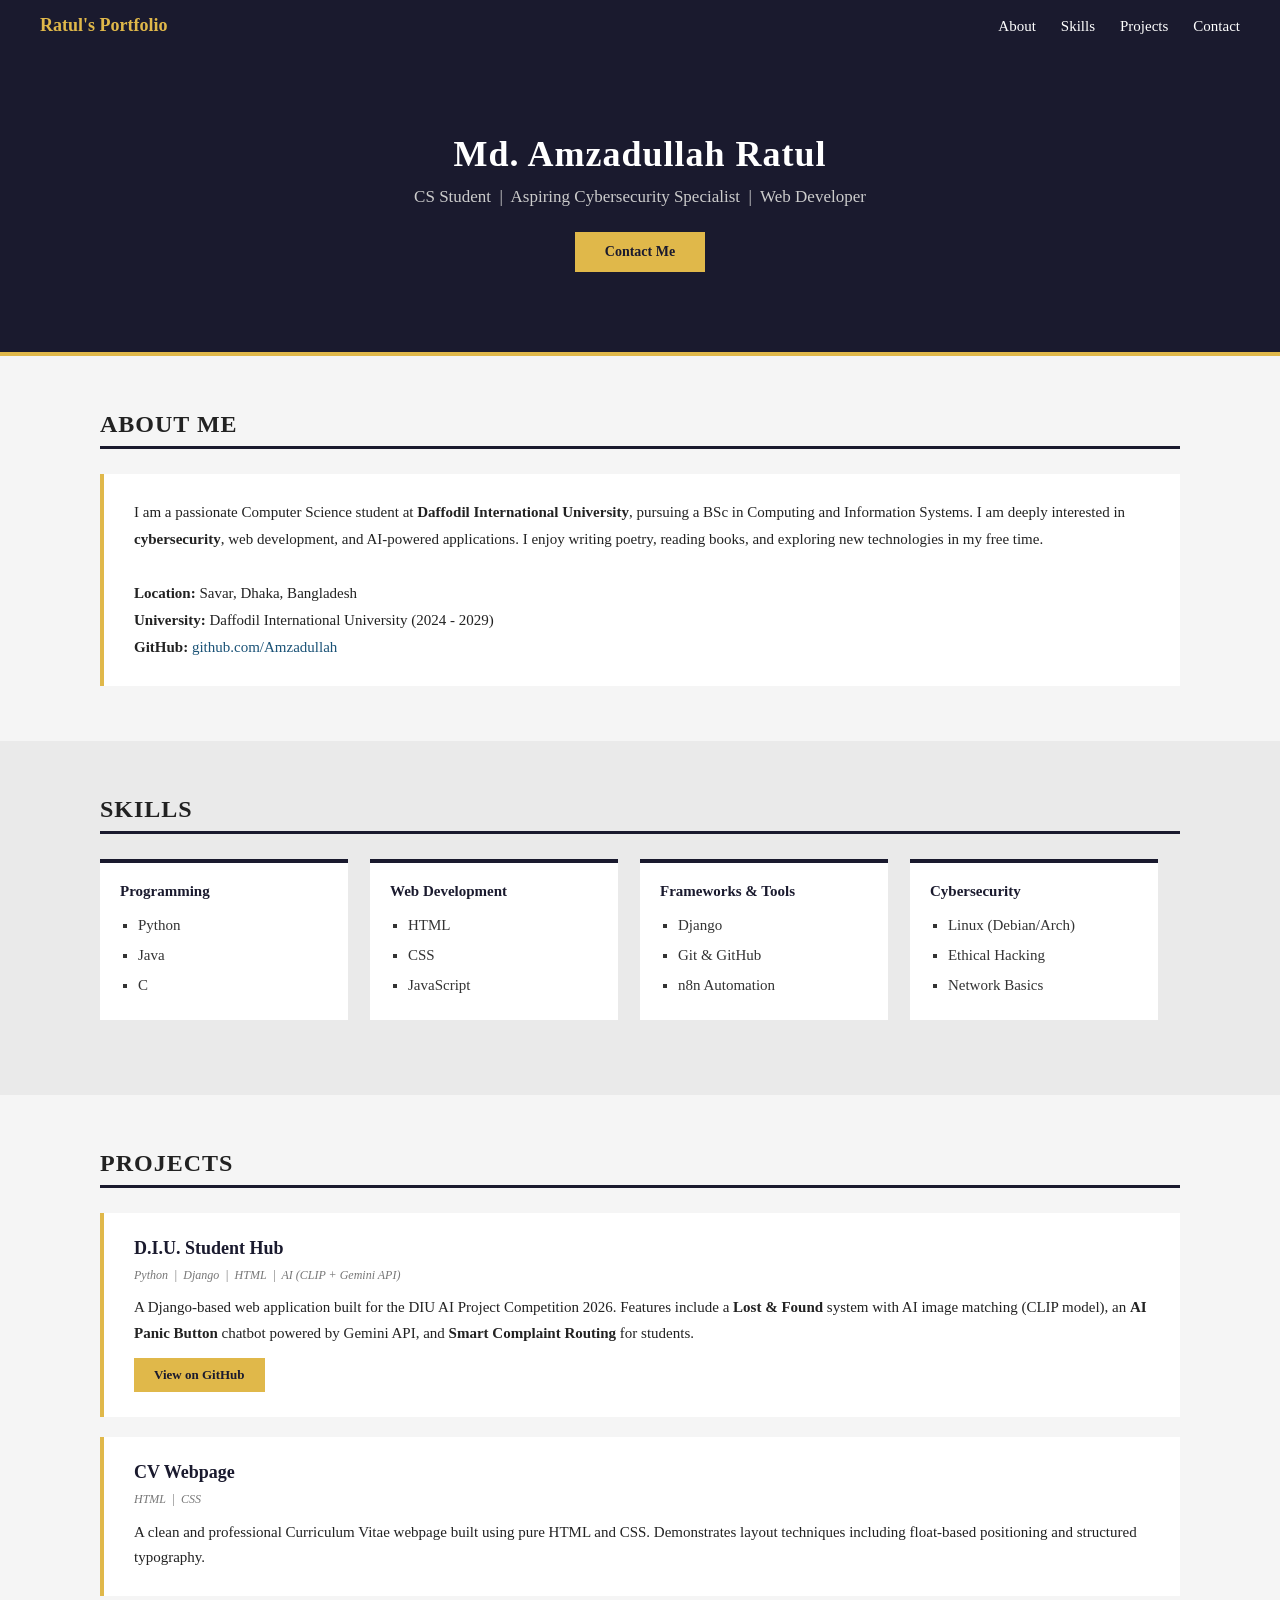
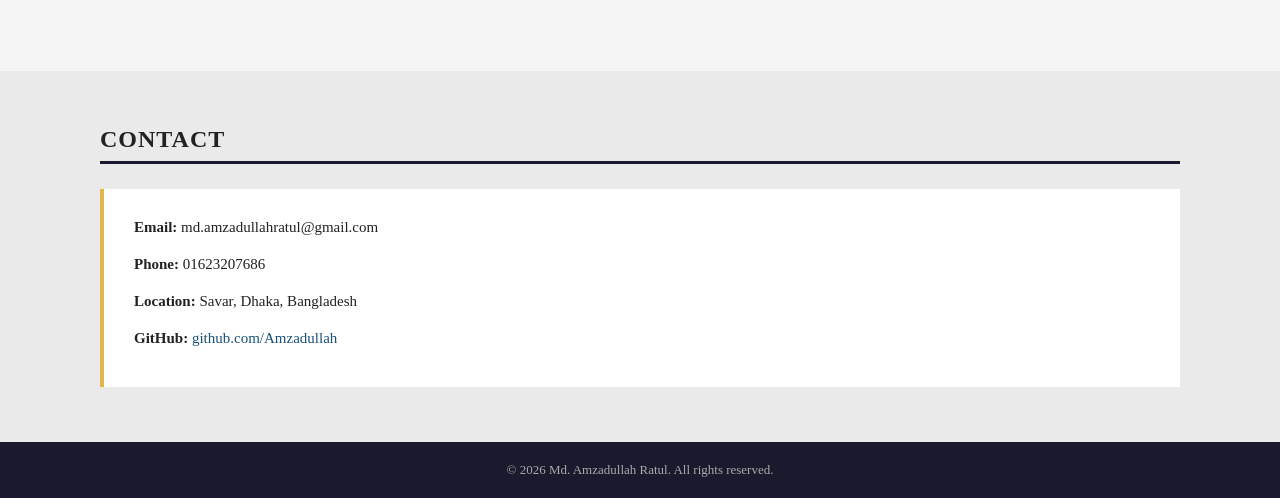
==== portfolio.html @ e512e6f8 "Refactor portfolio structure: consolidate HTML and CSS into a single file and remove unused styles" ====
<!DOCTYPE html>
<html lang="en">
<head>
    <meta charset="UTF-8">
    <meta name="viewport" content="width=device-width, initial-scale=1.0">
    <title>Md. Amzadullah Ratul - Portfolio</title>
    <style>
        * {
            margin: 0;
            padding: 0;
            box-sizing: border-box;
        }

        body {
            font-family: 'Times New Roman', Times, serif;
            font-size: 15px;
            color: #222;
            background-color: #f5f5f5;
        }

        a {
            color: #1a5276;
            text-decoration: none;
        }

        a:hover {
            text-decoration: underline;
        }

        /* NAVBAR */
        .navbar {
            background-color: #1a1a2e;
            padding: 15px 40px;
            overflow: hidden;
        }

        .nav-name {
            color: #e0b84a;
            font-size: 18px;
            font-weight: bold;
            float: left;
        }

        .navbar a {
            float: right;
            color: #ffffff;
            margin-left: 25px;
            font-size: 15px;
            padding: 3px 0;
        }

        .navbar a:hover {
            color: #e0b84a;
            text-decoration: none;
        }

        /* HERO */
        .hero {
            background-color: #1a1a2e;
            color: white;
            text-align: center;
            padding: 80px 20px;
            border-bottom: 4px solid #e0b84a;
        }

        .hero h1 {
            font-size: 36px;
            margin-bottom: 12px;
            letter-spacing: 1px;
        }

        .hero p {
            font-size: 17px;
            color: #cccccc;
            margin-bottom: 25px;
        }

        /* BUTTON */
        .btn {
            display: inline-block;
            background-color: #e0b84a;
            color: #1a1a2e;
            padding: 10px 28px;
            font-weight: bold;
            font-size: 14px;
            border: 2px solid #e0b84a;
            text-decoration: none;
        }

        .btn:hover {
            background-color: transparent;
            color: #e0b84a;
            text-decoration: none;
        }

        .small-btn {
            padding: 7px 18px;
            font-size: 13px;
            margin-top: 12px;
            display: inline-block;
        }

        /* SECTIONS */
        .section {
            padding: 55px 100px;
        }

        .gray-bg {
            background-color: #eaeaea;
        }

        .section-title {
            font-size: 24px;
            font-weight: bold;
            margin-bottom: 25px;
            padding-bottom: 8px;
            border-bottom: 3px solid #1a1a2e;
            text-transform: uppercase;
            letter-spacing: 1px;
        }

        /* CARD */
        .card {
            background-color: white;
            padding: 25px 30px;
            border-left: 4px solid #e0b84a;
            line-height: 1.8;
        }

        /* SKILLS GRID */
        .skills-grid {
            overflow: hidden;
        }

        .skill-card {
            float: left;
            width: 23%;
            margin-right: 2%;
            background-color: white;
            padding: 20px;
            border-top: 4px solid #1a1a2e;
            margin-bottom: 20px;
        }

        .skill-card:last-child {
            margin-right: 0;
        }

        .skill-card h3 {
            font-size: 15px;
            margin-bottom: 10px;
            color: #1a1a2e;
        }

        .skill-card ul {
            list-style-type: square;
            padding-left: 18px;
            line-height: 2;
            color: #333;
        }

        /* PROJECTS */
        .project-card {
            background-color: white;
            padding: 25px 30px;
            margin-bottom: 20px;
            border-left: 4px solid #e0b84a;
        }

        .project-card h3 {
            font-size: 18px;
            margin-bottom: 6px;
            color: #1a1a2e;
        }

        .project-tag {
            font-size: 12px;
            color: #777;
            margin-bottom: 10px;
            font-style: italic;
        }

        .project-card p {
            line-height: 1.7;
        }

        /* CONTACT */
        .contact-card p {
            margin-bottom: 10px;
            font-size: 15px;
        }

        /* FOOTER */
        .footer {
            background-color: #1a1a2e;
            color: #aaaaaa;
            text-align: center;
            padding: 20px;
            font-size: 13px;
        }
    </style>
</head>
<body>

    <!-- NAVBAR -->
    <div class="navbar">
        <span class="nav-name">Ratul's Portfolio</span>
        <a href="#contact">Contact</a>
        <a href="#projects">Projects</a>
        <a href="#skills">Skills</a>
        <a href="#about">About</a>
    </div>

    <!-- HERO -->
    <div class="hero">
        <h1>Md. Amzadullah Ratul</h1>
        <p>CS Student &nbsp;|&nbsp; Aspiring Cybersecurity Specialist &nbsp;|&nbsp; Web Developer</p>
        <a href="#contact" class="btn">Contact Me</a>
    </div>

    <!-- ABOUT -->
    <div class="section" id="about">
        <h2 class="section-title">About Me</h2>
        <div class="card">
            <p>
                I am a passionate Computer Science student at <strong>Daffodil International University</strong>,
                pursuing a BSc in Computing and Information Systems. I am deeply interested in
                <strong>cybersecurity</strong>, web development, and AI-powered applications.
                I enjoy writing poetry, reading books, and exploring new technologies in my free time.
            </p>
            <br>
            <p><strong>Location:</strong> Savar, Dhaka, Bangladesh</p>
            <p><strong>University:</strong> Daffodil International University (2024 - 2029)</p>
            <p><strong>GitHub:</strong> <a href="https://github.com/Amzadullah" target="_blank">github.com/Amzadullah</a></p>
        </div>
    </div>

    <!-- SKILLS -->
    <div class="section gray-bg" id="skills">
        <h2 class="section-title">Skills</h2>
        <div class="skills-grid">
            <div class="skill-card">
                <h3>Programming</h3>
                <ul>
                    <li>Python</li>
                    <li>Java</li>
                    <li>C</li>
                </ul>
            </div>
            <div class="skill-card">
                <h3>Web Development</h3>
                <ul>
                    <li>HTML</li>
                    <li>CSS</li>
                    <li>JavaScript</li>
                </ul>
            </div>
            <div class="skill-card">
                <h3>Frameworks & Tools</h3>
                <ul>
                    <li>Django</li>
                    <li>Git & GitHub</li>
                    <li>n8n Automation</li>
                </ul>
            </div>
            <div class="skill-card">
                <h3>Cybersecurity</h3>
                <ul>
                    <li>Linux (Debian/Arch)</li>
                    <li>Ethical Hacking</li>
                    <li>Network Basics</li>
                </ul>
            </div>
        </div>
    </div>

    <!-- PROJECTS -->
    <div class="section" id="projects">
        <h2 class="section-title">Projects</h2>

        <div class="project-card">
            <h3>D.I.U. Student Hub</h3>
            <p class="project-tag">Python &nbsp;|&nbsp; Django &nbsp;|&nbsp; HTML &nbsp;|&nbsp; AI (CLIP + Gemini API)</p>
            <p>
                A Django-based web application built for the DIU AI Project Competition 2026.
                Features include a <strong>Lost & Found</strong> system with AI image matching (CLIP model),
                an <strong>AI Panic Button</strong> chatbot powered by Gemini API,
                and <strong>Smart Complaint Routing</strong> for students.
            </p>
            <a href="https://github.com/Amzadullah/D.I.U.-Student-Hub" target="_blank" class="btn small-btn">View on GitHub</a>
        </div>

        <div class="project-card">
            <h3>CV Webpage</h3>
            <p class="project-tag">HTML &nbsp;|&nbsp; CSS</p>
            <p>
                A clean and professional Curriculum Vitae webpage built using pure HTML and CSS.
                Demonstrates layout techniques including float-based positioning and structured typography.
            </p>
        </div>

    </div>

    <!-- CONTACT -->
    <div class="section gray-bg" id="contact">
        <h2 class="section-title">Contact</h2>
        <div class="card contact-card">
            <p><strong>Email:</strong> md.amzadullahratul@gmail.com</p>
            <p><strong>Phone:</strong> 01623207686</p>
            <p><strong>Location:</strong> Savar, Dhaka, Bangladesh</p>
            <p><strong>GitHub:</strong> <a href="https://github.com/Amzadullah" target="_blank">github.com/Amzadullah</a></p>
        </div>
    </div>

    <!-- FOOTER -->
    <div class="footer">
        <p>&copy; 2026 Md. Amzadullah Ratul. All rights reserved.</p>
    </div>

</body>
</html>
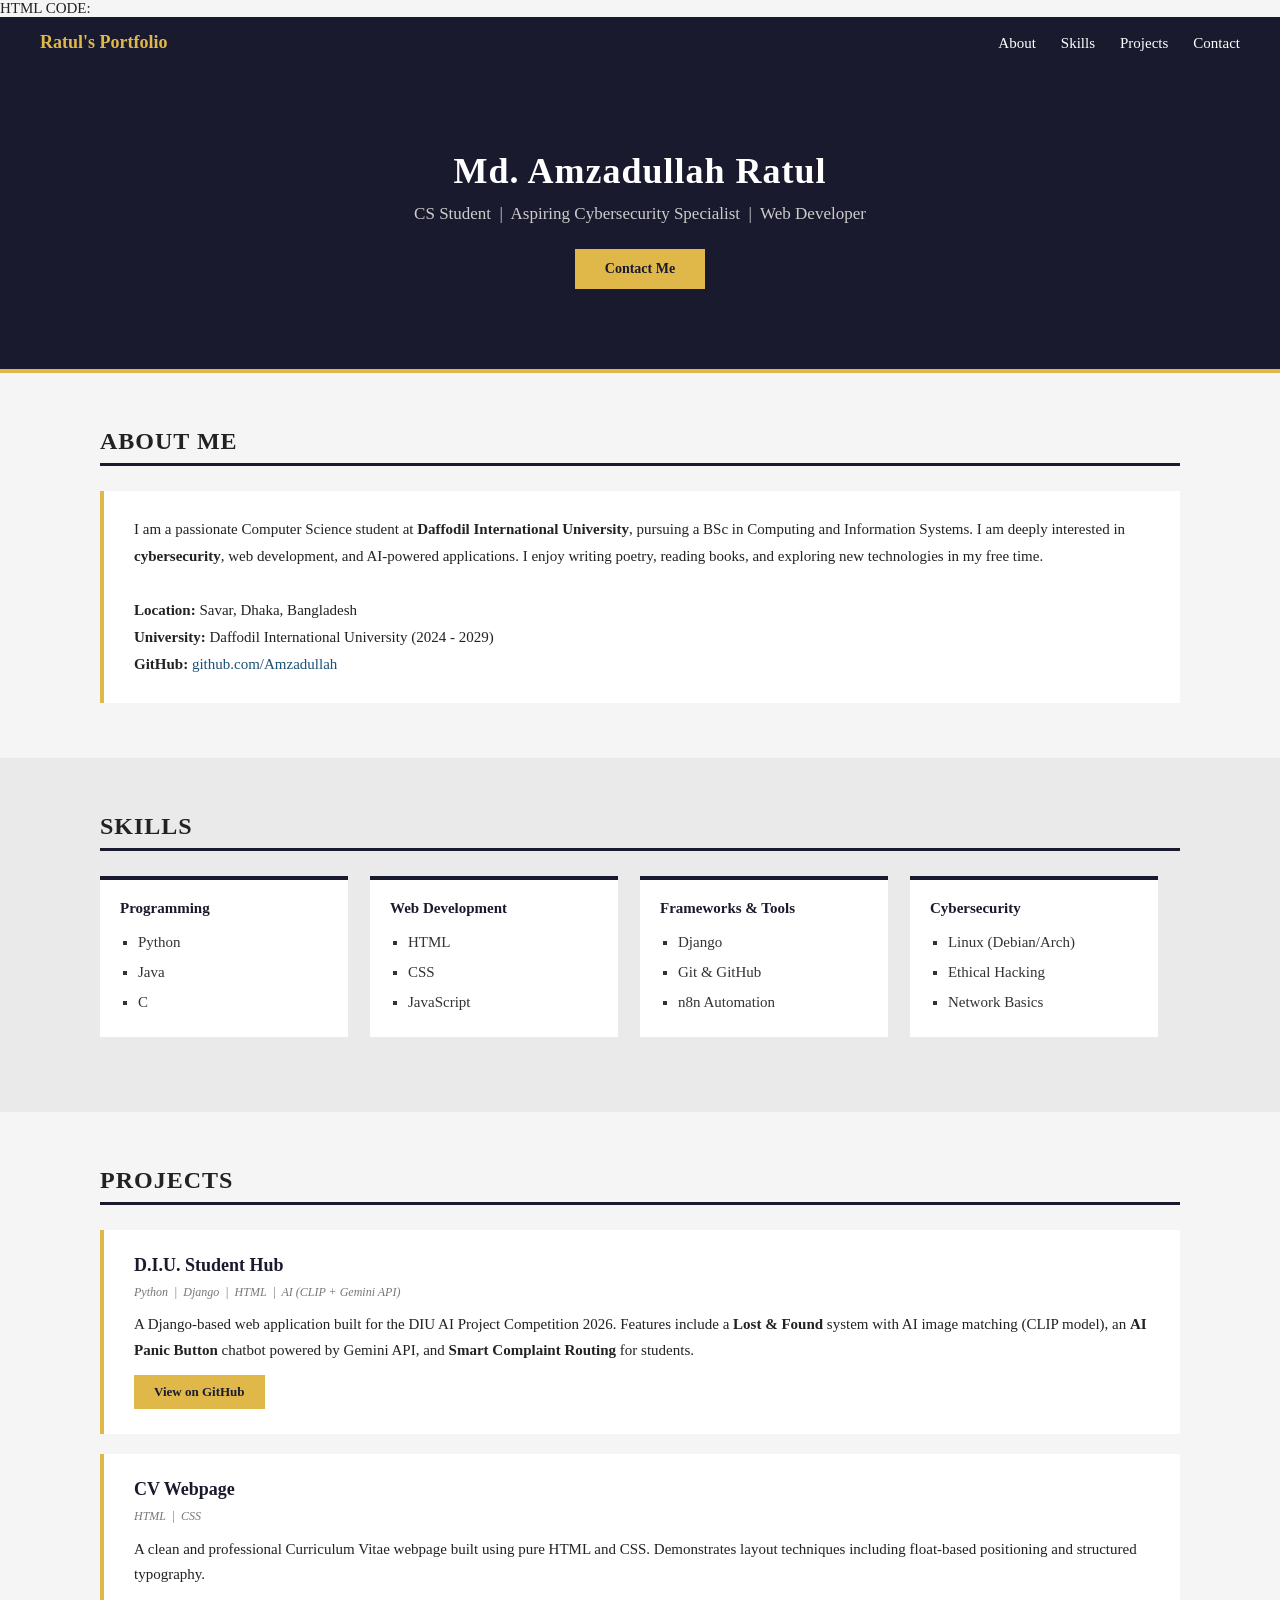
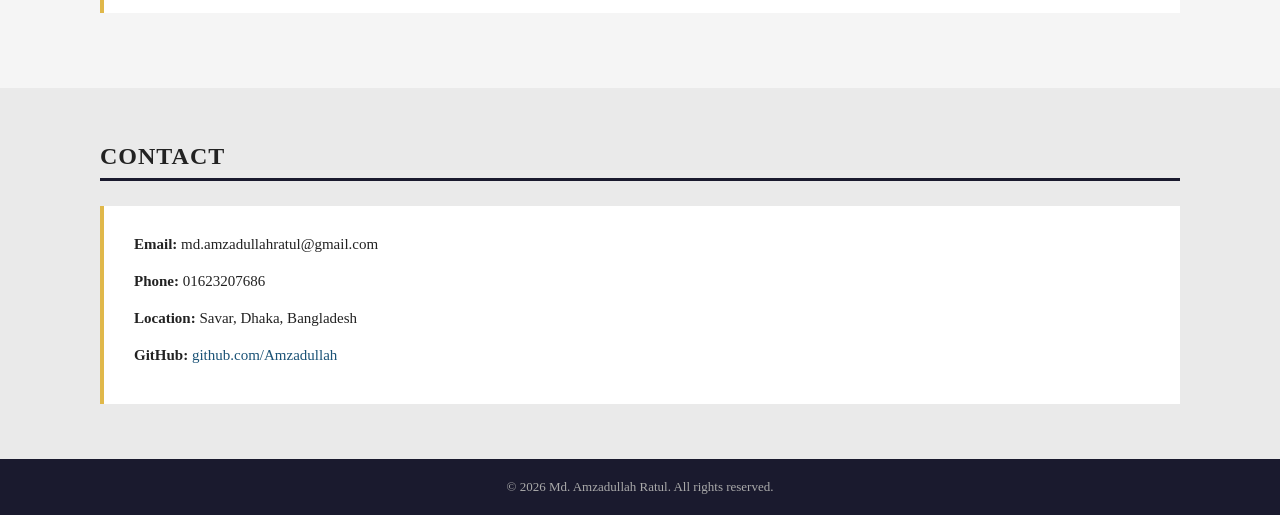
==== commit 5ebf2603: "Refactor HTML and CSS: remove unnecessary comments and improve code readability" ====
--- a/portfolio.html
+++ b/portfolio.html
@@ -1,3 +1,5 @@
+HTML CODE:
+
 <!DOCTYPE html>
 <html lang="en">
 <head>
@@ -27,7 +29,7 @@
             text-decoration: underline;
         }
 
-        /* NAVBAR */
+      
         .navbar {
             background-color: #1a1a2e;
             padding: 15px 40px;
@@ -54,7 +56,7 @@
             text-decoration: none;
         }
 
-        /* HERO */
+
         .hero {
             background-color: #1a1a2e;
             color: white;
@@ -75,7 +77,7 @@
             margin-bottom: 25px;
         }
 
-        /* BUTTON */
+ 
         .btn {
             display: inline-block;
             background-color: #e0b84a;
@@ -100,7 +102,7 @@
             display: inline-block;
         }
 
-        /* SECTIONS */
+      
         .section {
             padding: 55px 100px;
         }
@@ -119,7 +121,7 @@
             letter-spacing: 1px;
         }
 
-        /* CARD */
+   
         .card {
             background-color: white;
             padding: 25px 30px;
@@ -127,7 +129,7 @@
             line-height: 1.8;
         }
 
-        /* SKILLS GRID */
+      
         .skills-grid {
             overflow: hidden;
         }
@@ -159,7 +161,7 @@
             color: #333;
         }
 
-        /* PROJECTS */
+       
         .project-card {
             background-color: white;
             padding: 25px 30px;
@@ -184,13 +186,13 @@
             line-height: 1.7;
         }
 
-        /* CONTACT */
+
         .contact-card p {
             margin-bottom: 10px;
             font-size: 15px;
         }
 
-        /* FOOTER */
+     
         .footer {
             background-color: #1a1a2e;
             color: #aaaaaa;
@@ -318,4 +320,4 @@
     </div>
 
 </body>
-</html>
+</html>
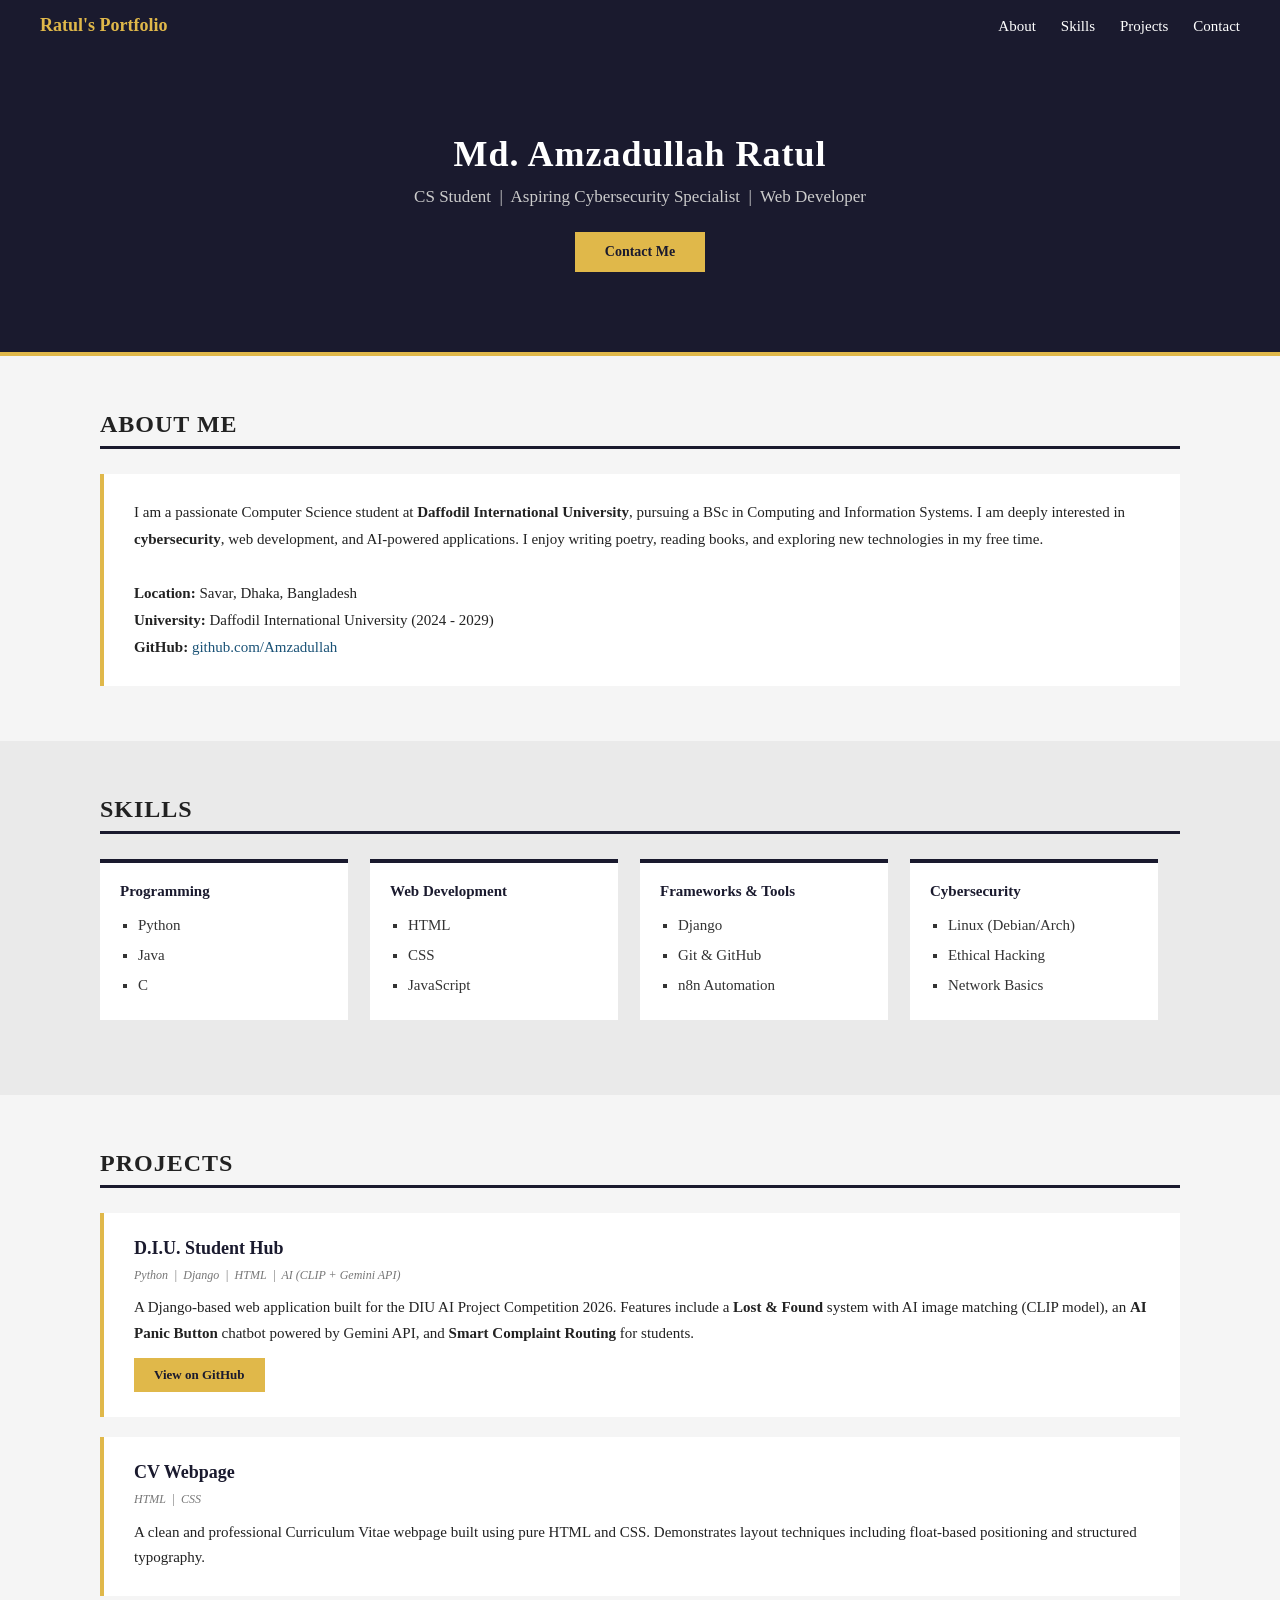
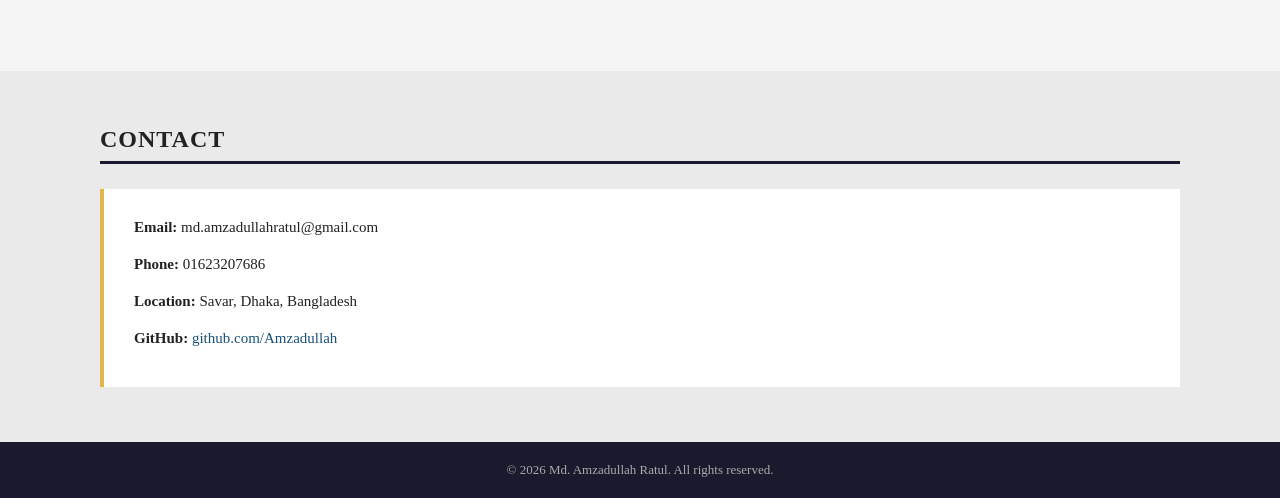
==== commit 3b009d25: "Remove unnecessary comment from HTML code" ====
--- a/portfolio.html
+++ b/portfolio.html
@@ -1,5 +1,3 @@
-HTML CODE:
-
 <!DOCTYPE html>
 <html lang="en">
 <head>
@@ -318,6 +316,5 @@
     <div class="footer">
         <p>&copy; 2026 Md. Amzadullah Ratul. All rights reserved.</p>
     </div>
-
 </body>
 </html>
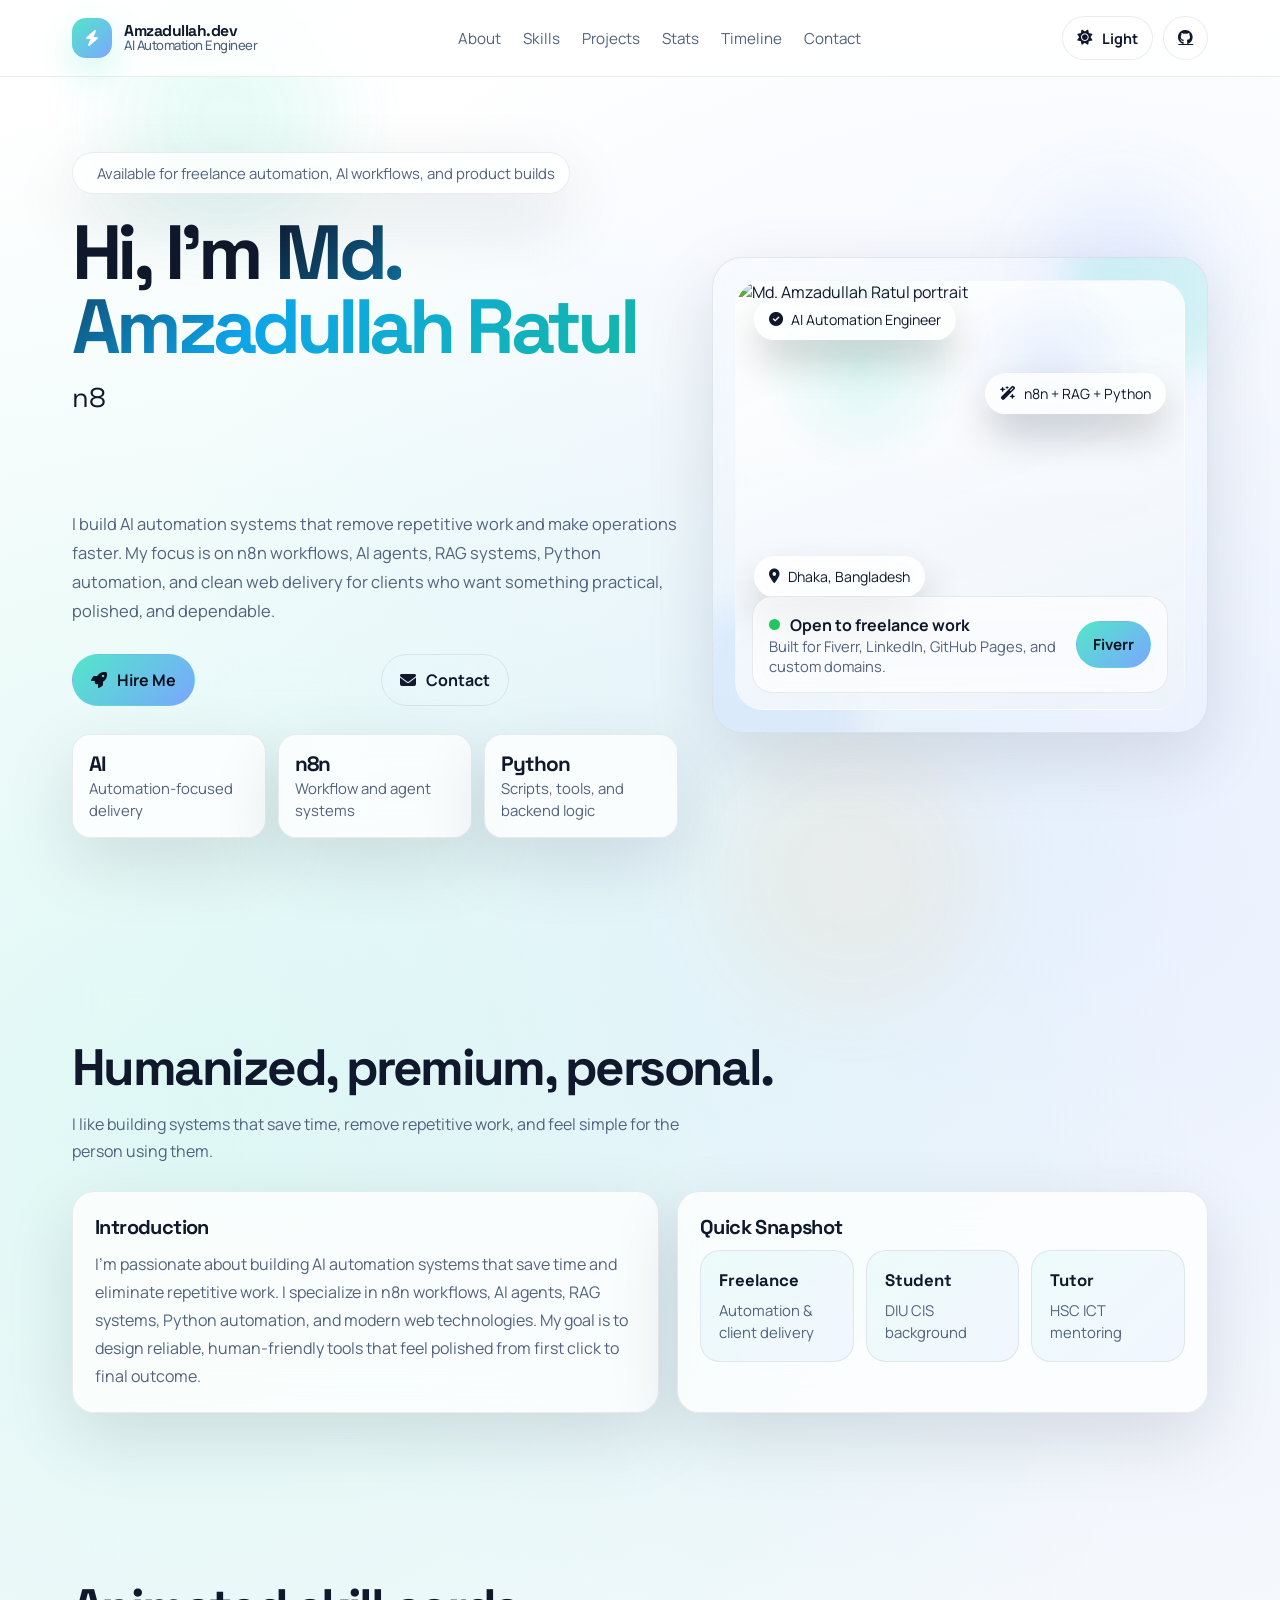
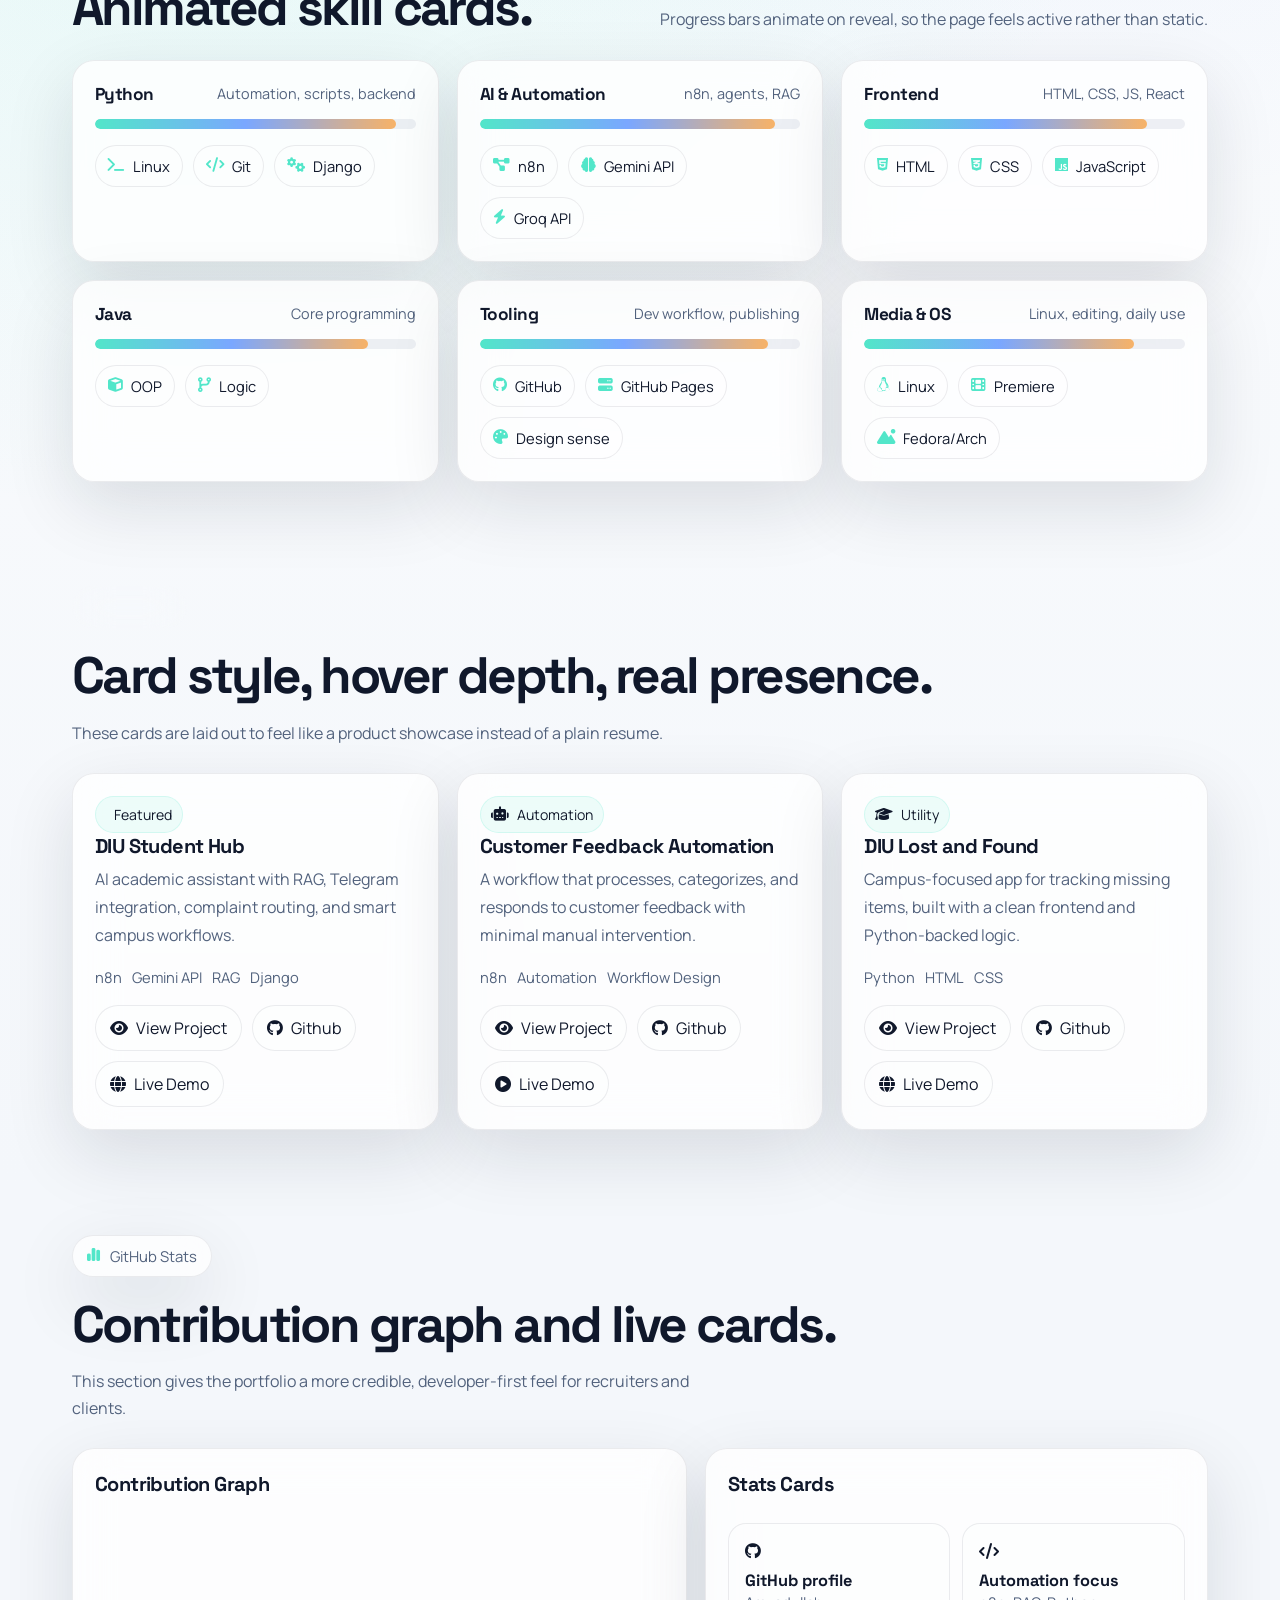
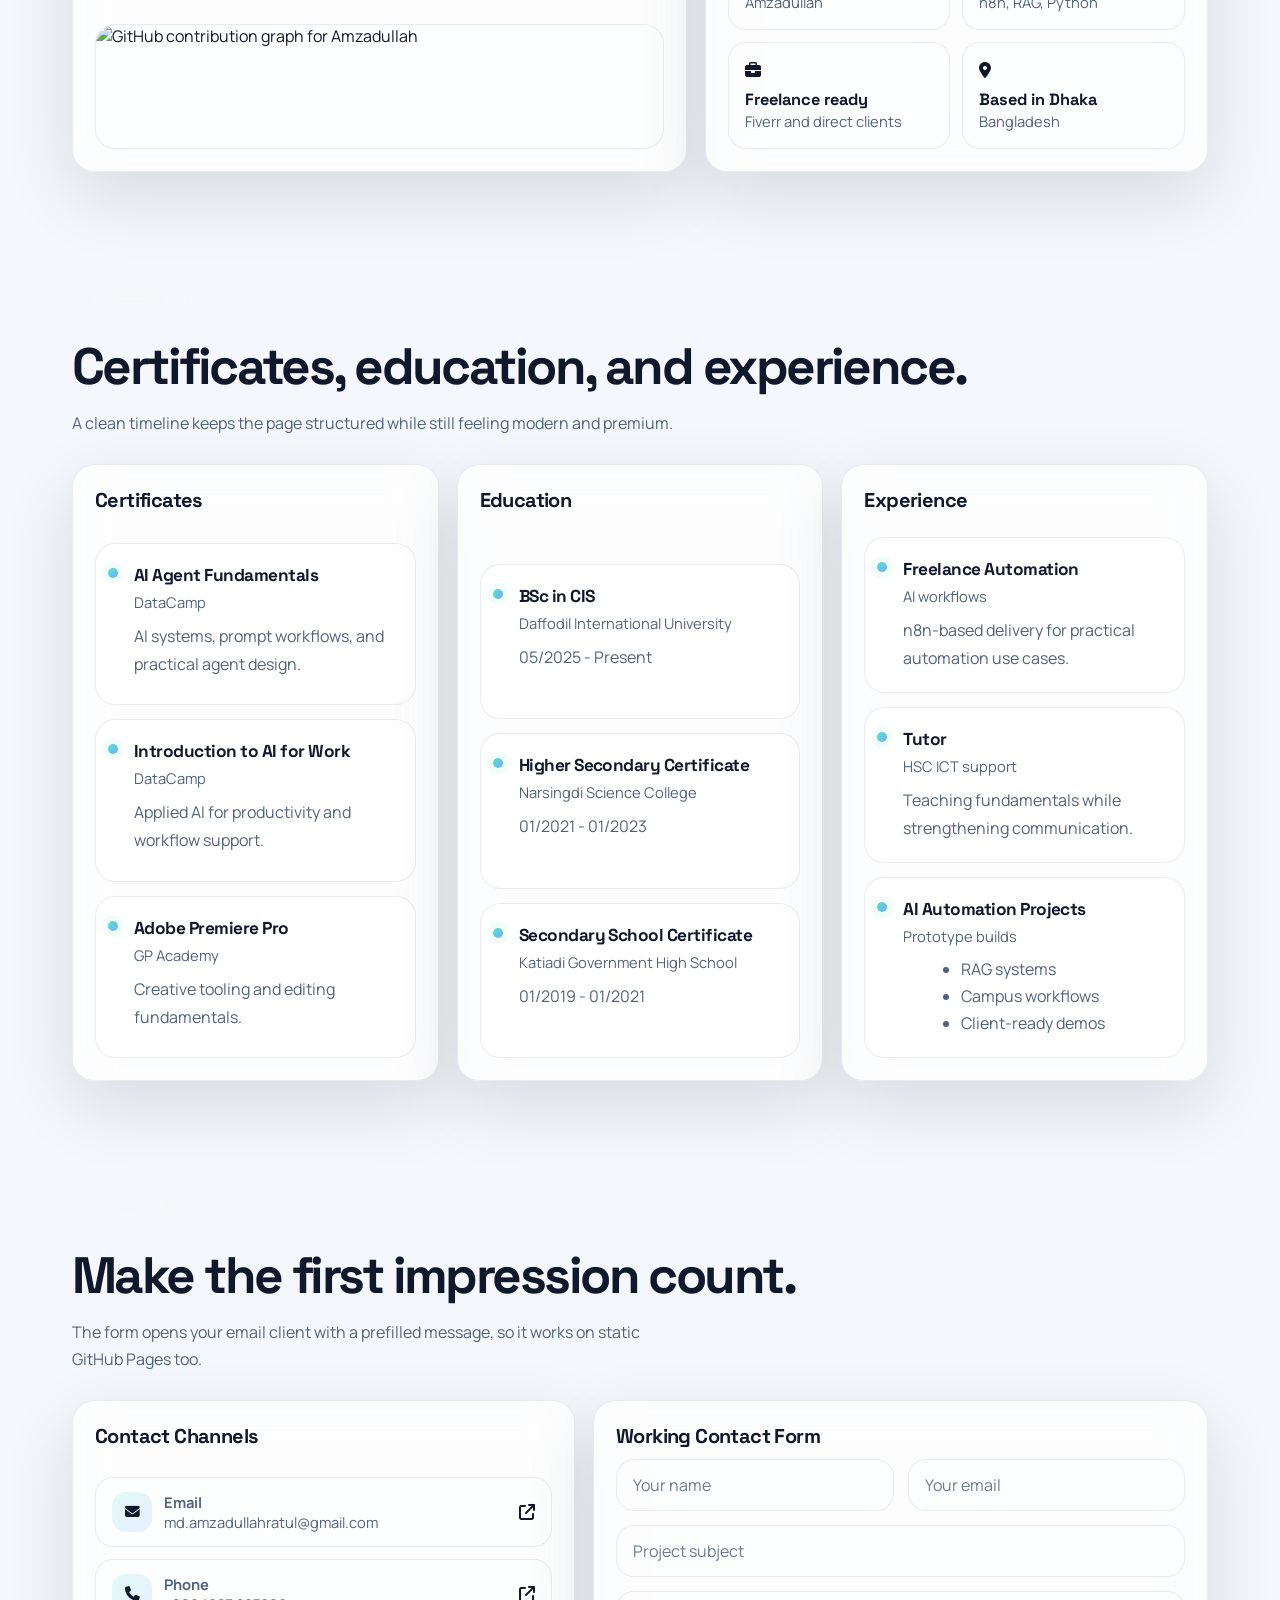
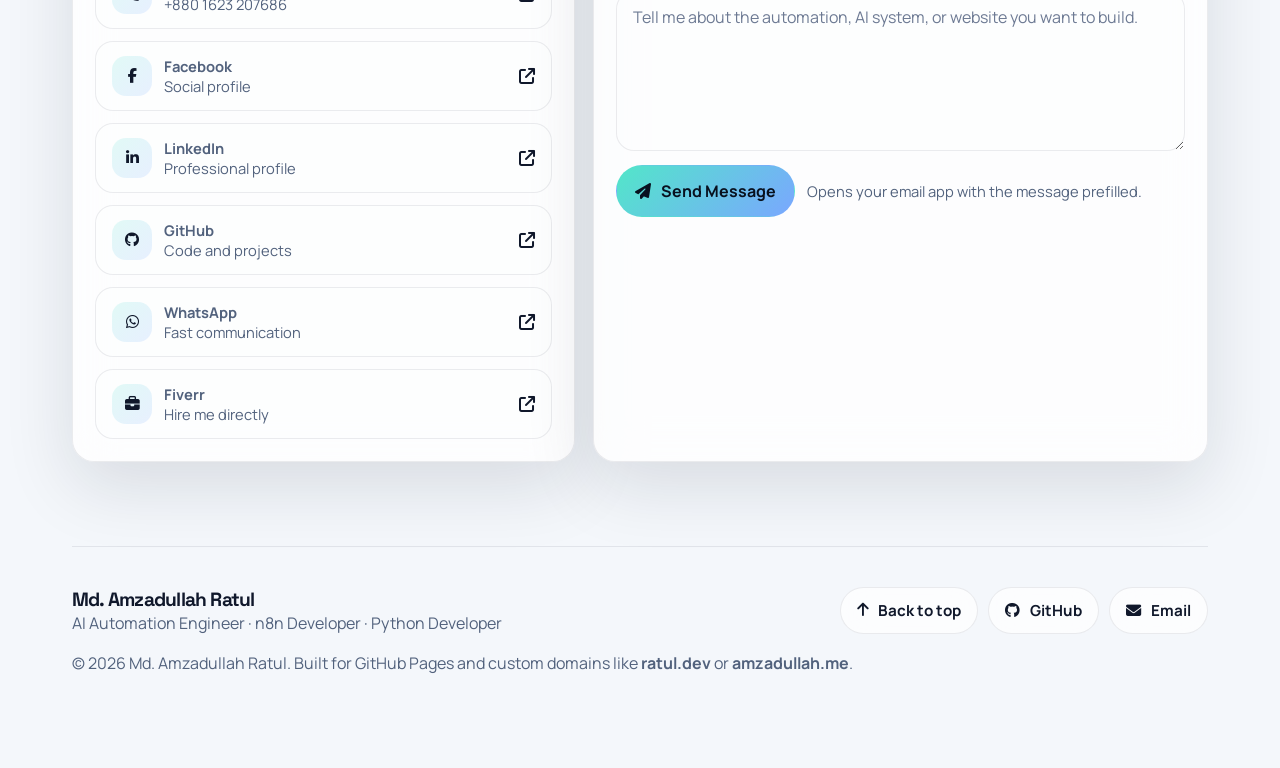
==== commit 2ed7d5d6: "Update print statement from 'Hello' to 'Goodbye'" ====
--- a/portfolio.html
+++ b/portfolio.html
@@ -1,320 +1,1411 @@
 <!DOCTYPE html>
-<html lang="en">
+<html lang="en" data-theme="dark">
 <head>
-    <meta charset="UTF-8">
-    <meta name="viewport" content="width=device-width, initial-scale=1.0">
-    <title>Md. Amzadullah Ratul - Portfolio</title>
-    <style>
-        * {
-            margin: 0;
-            padding: 0;
-            box-sizing: border-box;
-        }
-
-        body {
-            font-family: 'Times New Roman', Times, serif;
-            font-size: 15px;
-            color: #222;
-            background-color: #f5f5f5;
-        }
-
-        a {
-            color: #1a5276;
-            text-decoration: none;
-        }
-
-        a:hover {
-            text-decoration: underline;
-        }
-
-      
-        .navbar {
-            background-color: #1a1a2e;
-            padding: 15px 40px;
-            overflow: hidden;
-        }
-
-        .nav-name {
-            color: #e0b84a;
-            font-size: 18px;
-            font-weight: bold;
-            float: left;
-        }
-
-        .navbar a {
-            float: right;
-            color: #ffffff;
-            margin-left: 25px;
-            font-size: 15px;
-            padding: 3px 0;
-        }
-
-        .navbar a:hover {
-            color: #e0b84a;
-            text-decoration: none;
-        }
-
-
-        .hero {
-            background-color: #1a1a2e;
-            color: white;
-            text-align: center;
-            padding: 80px 20px;
-            border-bottom: 4px solid #e0b84a;
-        }
-
-        .hero h1 {
-            font-size: 36px;
-            margin-bottom: 12px;
-            letter-spacing: 1px;
-        }
-
-        .hero p {
-            font-size: 17px;
-            color: #cccccc;
-            margin-bottom: 25px;
-        }
-
- 
-        .btn {
-            display: inline-block;
-            background-color: #e0b84a;
-            color: #1a1a2e;
-            padding: 10px 28px;
-            font-weight: bold;
-            font-size: 14px;
-            border: 2px solid #e0b84a;
-            text-decoration: none;
-        }
-
-        .btn:hover {
-            background-color: transparent;
-            color: #e0b84a;
-            text-decoration: none;
-        }
-
-        .small-btn {
-            padding: 7px 18px;
-            font-size: 13px;
-            margin-top: 12px;
-            display: inline-block;
-        }
-
-      
-        .section {
-            padding: 55px 100px;
-        }
-
-        .gray-bg {
-            background-color: #eaeaea;
-        }
-
-        .section-title {
-            font-size: 24px;
-            font-weight: bold;
-            margin-bottom: 25px;
-            padding-bottom: 8px;
-            border-bottom: 3px solid #1a1a2e;
-            text-transform: uppercase;
-            letter-spacing: 1px;
-        }
-
-   
-        .card {
-            background-color: white;
-            padding: 25px 30px;
-            border-left: 4px solid #e0b84a;
-            line-height: 1.8;
-        }
-
-      
-        .skills-grid {
-            overflow: hidden;
-        }
-
-        .skill-card {
-            float: left;
-            width: 23%;
-            margin-right: 2%;
-            background-color: white;
-            padding: 20px;
-            border-top: 4px solid #1a1a2e;
-            margin-bottom: 20px;
-        }
-
-        .skill-card:last-child {
-            margin-right: 0;
-        }
-
-        .skill-card h3 {
-            font-size: 15px;
-            margin-bottom: 10px;
-            color: #1a1a2e;
-        }
-
-        .skill-card ul {
-            list-style-type: square;
-            padding-left: 18px;
-            line-height: 2;
-            color: #333;
-        }
-
-       
-        .project-card {
-            background-color: white;
-            padding: 25px 30px;
-            margin-bottom: 20px;
-            border-left: 4px solid #e0b84a;
-        }
-
-        .project-card h3 {
-            font-size: 18px;
-            margin-bottom: 6px;
-            color: #1a1a2e;
-        }
-
-        .project-tag {
-            font-size: 12px;
-            color: #777;
-            margin-bottom: 10px;
-            font-style: italic;
-        }
-
-        .project-card p {
-            line-height: 1.7;
-        }
-
-
-        .contact-card p {
-            margin-bottom: 10px;
-            font-size: 15px;
-        }
-
-     
-        .footer {
-            background-color: #1a1a2e;
-            color: #aaaaaa;
-            text-align: center;
-            padding: 20px;
-            font-size: 13px;
-        }
-    </style>
+  <meta charset="UTF-8">
+  <meta name="viewport" content="width=device-width, initial-scale=1.0">
+  <meta name="theme-color" content="#0b1020">
+  <title>Md. Amzadullah Ratul | AI Automation Engineer</title>
+  <meta name="description" content="Premium portfolio for Md. Amzadullah Ratul — AI Automation Engineer, n8n developer, Python developer, RAG builder, and freelance automation specialist.">
+  <meta name="keywords" content="AI Automation Engineer, n8n Developer, Python Developer, Portfolio, Daffodil International University, Amzadullah Ratul">
+  <meta property="og:title" content="Md. Amzadullah Ratul | AI Automation Engineer">
+  <meta property="og:description" content="AI automation, n8n workflows, RAG systems, Python automation, modern web delivery.">
+  <meta property="og:type" content="website">
+  <meta property="og:image" content="https://github.com/Amzadullah.png">
+  <meta property="og:url" content="https://amzadullah.github.io">
+  <meta name="twitter:card" content="summary_large_image">
+  <link rel="canonical" href="https://amzadullah.github.io">
+  <link rel="icon" href="data:image/svg+xml,%3Csvg xmlns='http://www.w3.org/2000/svg' viewBox='0 0 120 120'%3E%3Cdefs%3E%3ClinearGradient id='g' x1='0' y1='0' x2='1' y2='1'%3E%3Cstop stop-color='%2345e1b6'/%3E%3Cstop offset='1' stop-color='%2310a4ff'/%3E%3C/linearGradient%3E%3C/defs%3E%3Crect width='120' height='120' rx='28' fill='%230b1020'/%3E%3Cpath d='M24 84L46 36h10l22 48h-11l-5-12H40l-5 12H24zm21-21h20l-10-24-10 24z' fill='url(%23g)'/%3E%3C/svg%3E">
+  <link rel="preconnect" href="https://fonts.googleapis.com">
+  <link rel="preconnect" href="https://fonts.gstatic.com" crossorigin>
+  <link href="https://fonts.googleapis.com/css2?family=Manrope:wght@400;500;600;700;800&family=Space+Grotesk:wght@400;500;600;700&display=swap" rel="stylesheet">
+  <link rel="stylesheet" href="https://cdnjs.cloudflare.com/ajax/libs/font-awesome/6.5.2/css/all.min.css">
+  <link rel="stylesheet" href="https://unpkg.com/aos@2.3.4/dist/aos.css">
+  <style>
+    :root {
+      --bg: #0b1020;
+      --bg-soft: rgba(15, 23, 42, 0.62);
+      --surface: rgba(15, 23, 42, 0.72);
+      --surface-strong: rgba(17, 24, 39, 0.9);
+      --card: rgba(255, 255, 255, 0.06);
+      --card-hover: rgba(255, 255, 255, 0.095);
+      --border: rgba(148, 163, 184, 0.18);
+      --border-strong: rgba(96, 165, 250, 0.35);
+      --text: #e5eefc;
+      --muted: #9fb0ca;
+      --faint: #6f809a;
+      --primary: #52e6c9;
+      --secondary: #7aa7ff;
+      --accent: #f7b267;
+      --danger: #fb7185;
+      --shadow: 0 30px 80px rgba(0, 0, 0, 0.35);
+      --radius-xl: 30px;
+      --radius-lg: 22px;
+      --radius-md: 16px;
+      --maxw: 1180px;
+      --body: 'Manrope', sans-serif;
+      --display: 'Space Grotesk', sans-serif;
+    }
+
+    html[data-theme='light'] {
+      --bg: #f4f7fb;
+      --bg-soft: rgba(255, 255, 255, 0.72);
+      --surface: rgba(255, 255, 255, 0.78);
+      --surface-strong: rgba(255, 255, 255, 0.92);
+      --card: rgba(255, 255, 255, 0.7);
+      --card-hover: rgba(255, 255, 255, 0.92);
+      --border: rgba(15, 23, 42, 0.08);
+      --border-strong: rgba(59, 130, 246, 0.18);
+      --text: #10182b;
+      --muted: #52627d;
+      --faint: #6d7a93;
+      --shadow: 0 24px 70px rgba(15, 23, 42, 0.12);
+    }
+
+    * { box-sizing: border-box; }
+    html { scroll-behavior: smooth; }
+    body {
+      margin: 0;
+      font-family: var(--body);
+      color: var(--text);
+      background:
+        radial-gradient(circle at 15% 20%, rgba(82, 230, 201, 0.2), transparent 22%),
+        radial-gradient(circle at 85% 15%, rgba(122, 167, 255, 0.18), transparent 20%),
+        radial-gradient(circle at 50% 100%, rgba(247, 178, 103, 0.12), transparent 30%),
+        linear-gradient(180deg, #08101f 0%, var(--bg) 42%, var(--bg) 100%);
+      overflow-x: hidden;
+      -webkit-font-smoothing: antialiased;
+      text-rendering: optimizeLegibility;
+    }
+
+    html[data-theme='light'] body {
+      background:
+        radial-gradient(circle at 15% 20%, rgba(82, 230, 201, 0.17), transparent 22%),
+        radial-gradient(circle at 85% 15%, rgba(122, 167, 255, 0.15), transparent 20%),
+        linear-gradient(180deg, #ffffff 0%, var(--bg) 50%, var(--bg) 100%);
+    }
+
+    a { color: inherit; }
+    img { max-width: 100%; display: block; }
+    button, input, textarea { font: inherit; }
+    ::selection { background: rgba(82, 230, 201, 0.35); color: #fff; }
+    :focus-visible { outline: 2px solid var(--primary); outline-offset: 3px; }
+
+    .page-loader {
+      position: fixed;
+      inset: 0;
+      z-index: 1000;
+      display: grid;
+      place-items: center;
+      background: linear-gradient(180deg, rgba(5, 10, 20, 0.98), rgba(7, 12, 24, 0.98));
+      transition: opacity 0.6s ease, visibility 0.6s ease;
+    }
+    .page-loader.is-hidden { opacity: 0; visibility: hidden; pointer-events: none; }
+    .loader-card {
+      width: min(88vw, 340px);
+      padding: 24px;
+      border-radius: 24px;
+      border: 1px solid rgba(255, 255, 255, 0.08);
+      background: rgba(10, 15, 28, 0.72);
+      backdrop-filter: blur(22px);
+      box-shadow: var(--shadow);
+      text-align: center;
+    }
+    .loader-orb {
+      width: 64px;
+      height: 64px;
+      margin: 0 auto 16px;
+      border-radius: 50%;
+      background: conic-gradient(from 0deg, var(--primary), var(--secondary), var(--accent), var(--primary));
+      animation: spin 1s linear infinite;
+      position: relative;
+    }
+    .loader-orb::after {
+      content: '';
+      position: absolute;
+      inset: 7px;
+      border-radius: 50%;
+      background: #0a1222;
+    }
+    .loader-card p { margin: 0; color: rgba(226, 236, 250, 0.8); }
+
+    .mouse-glow {
+      position: fixed;
+      width: 360px;
+      height: 360px;
+      border-radius: 50%;
+      pointer-events: none;
+      background: radial-gradient(circle, rgba(82, 230, 201, 0.22), rgba(122, 167, 255, 0.12), transparent 70%);
+      filter: blur(18px);
+      transform: translate(-50%, -50%);
+      z-index: 0;
+      mix-blend-mode: screen;
+      opacity: 0.75;
+    }
+
+    .cursor-dot, .cursor-ring {
+      position: fixed;
+      top: 0;
+      left: 0;
+      pointer-events: none;
+      border-radius: 50%;
+      z-index: 999;
+      transform: translate(-50%, -50%);
+      opacity: 0;
+      transition: opacity 0.25s ease;
+    }
+    .cursor-dot {
+      width: 9px;
+      height: 9px;
+      background: var(--primary);
+      box-shadow: 0 0 18px rgba(82, 230, 201, 0.8);
+    }
+    .cursor-ring {
+      width: 38px;
+      height: 38px;
+      border: 1px solid rgba(82, 230, 201, 0.45);
+      backdrop-filter: blur(2px);
+      transition: transform 0.18s ease, width 0.18s ease, height 0.18s ease, opacity 0.25s ease;
+    }
+    body:hover .cursor-dot, body:hover .cursor-ring { opacity: 1; }
+    @media (pointer: coarse) {
+      .mouse-glow, .cursor-dot, .cursor-ring { display: none; }
+    }
+
+    .topbar {
+      position: sticky;
+      top: 0;
+      z-index: 100;
+      backdrop-filter: blur(24px);
+      background: color-mix(in srgb, var(--surface-strong) 82%, transparent);
+      border-bottom: 1px solid var(--border);
+    }
+    .topbar-inner {
+      max-width: var(--maxw);
+      margin: 0 auto;
+      padding: 16px 22px;
+      display: flex;
+      align-items: center;
+      justify-content: space-between;
+      gap: 16px;
+    }
+    .brand {
+      display: inline-flex;
+      align-items: center;
+      gap: 12px;
+      text-decoration: none;
+      font-family: var(--display);
+      font-weight: 700;
+      letter-spacing: -0.03em;
+    }
+    .brand-mark {
+      width: 40px;
+      height: 40px;
+      border-radius: 14px;
+      display: grid;
+      place-items: center;
+      color: #fff;
+      background: linear-gradient(135deg, var(--primary), var(--secondary));
+      box-shadow: 0 14px 34px rgba(82, 230, 201, 0.28);
+    }
+    .brand-text { display: grid; line-height: 1.05; }
+    .brand-text strong { font-size: 0.98rem; }
+    .brand-text span { color: var(--muted); font-size: 0.82rem; font-family: var(--body); font-weight: 500; }
+
+    .nav {
+      display: flex;
+      align-items: center;
+      gap: 22px;
+      font-size: 0.95rem;
+      flex-wrap: wrap;
+      justify-content: center;
+    }
+    .nav a {
+      text-decoration: none;
+      color: var(--muted);
+      transition: color 0.2s ease, transform 0.2s ease;
+    }
+    .nav a:hover { color: var(--text); transform: translateY(-1px); }
+
+    .controls { display: flex; align-items: center; gap: 10px; }
+    .icon-btn {
+      border: 1px solid var(--border);
+      background: var(--card);
+      color: var(--text);
+      border-radius: 999px;
+      height: 44px;
+      min-width: 44px;
+      padding: 0 14px;
+      display: inline-flex;
+      align-items: center;
+      gap: 10px;
+      justify-content: center;
+      cursor: pointer;
+      transition: transform 0.2s ease, background 0.2s ease, border-color 0.2s ease;
+      backdrop-filter: blur(18px);
+    }
+    .icon-btn:hover { transform: translateY(-1px); background: var(--card-hover); border-color: var(--border-strong); }
+    .icon-btn .label { font-weight: 700; font-size: 0.9rem; }
+    .icon-btn .icon { font-size: 0.95rem; }
+
+    .shell {
+      position: relative;
+      z-index: 1;
+      max-width: var(--maxw);
+      margin: 0 auto;
+      padding: 0 22px 72px;
+    }
+
+    .hero {
+      position: relative;
+      padding: 56px 0 28px;
+      min-height: calc(100vh - 92px);
+      display: grid;
+      align-items: center;
+    }
+    .hero-grid {
+      display: grid;
+      grid-template-columns: 1.1fr 0.9fr;
+      gap: 34px;
+      align-items: center;
+    }
+    .eyebrow {
+      display: inline-flex;
+      align-items: center;
+      gap: 10px;
+      padding: 10px 14px;
+      border-radius: 999px;
+      border: 1px solid var(--border);
+      background: var(--card);
+      backdrop-filter: blur(18px);
+      color: var(--muted);
+      box-shadow: var(--shadow);
+      margin-bottom: 22px;
+      font-size: 0.93rem;
+    }
+    .eyebrow i { color: var(--primary); }
+
+    .hero h1 {
+      margin: 0;
+      font-family: var(--display);
+      font-size: clamp(2.7rem, 6vw, 5.9rem);
+      line-height: 0.96;
+      letter-spacing: -0.06em;
+    }
+    .gradient-text {
+      background: linear-gradient(135deg, #ffffff 0%, var(--primary) 42%, var(--secondary) 74%, var(--accent) 100%);
+      -webkit-background-clip: text;
+      background-clip: text;
+      color: transparent;
+    }
+    html[data-theme='light'] .gradient-text {
+      background: linear-gradient(135deg, #0f172a 0%, #0ea5e9 45%, #14b8a6 100%);
+      -webkit-background-clip: text;
+      background-clip: text;
+    }
+
+    .type-line {
+      margin-top: 18px;
+      min-height: 6.8rem;
+      font-family: var(--display);
+      font-size: clamp(1.15rem, 2.4vw, 1.7rem);
+      color: var(--text);
+      line-height: 1.2;
+    }
+    .type-line .typed-cursor { color: var(--primary); font-size: 1.2em; }
+
+    .hero-copy {
+      margin-top: 20px;
+      max-width: 64ch;
+      color: var(--muted);
+      font-size: 1.03rem;
+      line-height: 1.75;
+    }
+
+    .hero-actions {
+      display: flex;
+      flex-wrap: wrap;
+      gap: 12px;
+      margin-top: 28px;
+    }
+    .btn {
+      border: 1px solid var(--border);
+      background: var(--card);
+      color: var(--text);
+      text-decoration: none;
+      border-radius: 999px;
+      padding: 14px 18px;
+      display: inline-flex;
+      align-items: center;
+      gap: 10px;
+      font-weight: 700;
+      transition: transform 0.22s ease, box-shadow 0.22s ease, background 0.22s ease, border-color 0.22s ease;
+      backdrop-filter: blur(18px);
+    }
+    .btn:hover { transform: translateY(-2px); box-shadow: 0 20px 40px rgba(0, 0, 0, 0.16); border-color: var(--border-strong); }
+    .btn.primary {
+      background: linear-gradient(135deg, var(--primary), var(--secondary));
+      color: #08111f;
+      border-color: transparent;
+    }
+    .btn.ghost { background: transparent; }
+    .btn.small { padding: 12px 16px; font-size: 0.95rem; }
+
+    .hero-meta {
+      display: grid;
+      grid-template-columns: repeat(3, minmax(0, 1fr));
+      gap: 12px;
+      margin-top: 28px;
+    }
+    .meta-card {
+      padding: 16px;
+      border-radius: 18px;
+      border: 1px solid var(--border);
+      background: var(--surface);
+      backdrop-filter: blur(20px);
+      box-shadow: var(--shadow);
+    }
+    .meta-card strong {
+      display: block;
+      font-family: var(--display);
+      font-size: 1.3rem;
+      letter-spacing: -0.04em;
+    }
+    .meta-card span { color: var(--muted); font-size: 0.93rem; }
+
+    .hero-card {
+      position: relative;
+      padding: 22px;
+      border-radius: var(--radius-xl);
+      background: linear-gradient(180deg, rgba(255, 255, 255, 0.08), rgba(255, 255, 255, 0.04));
+      border: 1px solid var(--border);
+      box-shadow: var(--shadow);
+      backdrop-filter: blur(24px);
+      overflow: hidden;
+      isolation: isolate;
+    }
+    .hero-card::before,
+    .hero-card::after {
+      content: '';
+      position: absolute;
+      inset: auto;
+      border-radius: 50%;
+      filter: blur(16px);
+      z-index: -1;
+      opacity: 0.8;
+    }
+    .hero-card::before {
+      width: 180px;
+      height: 180px;
+      top: -60px;
+      right: -40px;
+      background: rgba(82, 230, 201, 0.22);
+    }
+    .hero-card::after {
+      width: 200px;
+      height: 200px;
+      bottom: -70px;
+      left: -50px;
+      background: rgba(122, 167, 255, 0.16);
+    }
+
+    .portrait-wrap {
+      position: relative;
+      border-radius: 28px;
+      overflow: hidden;
+      min-height: 430px;
+      border: 1px solid rgba(255, 255, 255, 0.14);
+      background:
+        radial-gradient(circle at 28% 20%, rgba(82, 230, 201, 0.24), transparent 22%),
+        radial-gradient(circle at 70% 20%, rgba(122, 167, 255, 0.22), transparent 20%),
+        linear-gradient(160deg, rgba(9, 16, 31, 0.94), rgba(18, 30, 50, 0.88));
+    }
+    html[data-theme='light'] .portrait-wrap {
+      background:
+        radial-gradient(circle at 28% 20%, rgba(82, 230, 201, 0.18), transparent 22%),
+        radial-gradient(circle at 70% 20%, rgba(122, 167, 255, 0.14), transparent 20%),
+        linear-gradient(160deg, rgba(255, 255, 255, 0.95), rgba(237, 243, 251, 0.92));
+    }
+    .portrait-wrap img {
+      position: absolute;
+      inset: 0;
+      width: 100%;
+      height: 100%;
+      object-fit: cover;
+      object-position: center top;
+      mix-blend-mode: normal;
+    }
+    .portrait-glass {
+      position: absolute;
+      inset: auto 16px 16px 16px;
+      padding: 16px;
+      border-radius: 20px;
+      background: rgba(5, 10, 20, 0.4);
+      border: 1px solid rgba(255, 255, 255, 0.14);
+      backdrop-filter: blur(14px);
+      display: flex;
+      align-items: center;
+      justify-content: space-between;
+      gap: 12px;
+    }
+    html[data-theme='light'] .portrait-glass {
+      background: rgba(255, 255, 255, 0.62);
+      border-color: rgba(15, 23, 42, 0.08);
+    }
+    .presence {
+      display: inline-flex;
+      align-items: center;
+      gap: 10px;
+      color: var(--text);
+      font-weight: 700;
+    }
+    .pulse {
+      width: 11px;
+      height: 11px;
+      border-radius: 50%;
+      background: #22c55e;
+      box-shadow: 0 0 0 0 rgba(34, 197, 94, 0.6);
+      animation: pulse 2s infinite;
+    }
+    .micro-copy { color: var(--muted); font-size: 0.92rem; }
+
+    .floating-tag {
+      position: absolute;
+      display: inline-flex;
+      align-items: center;
+      gap: 8px;
+      padding: 10px 14px;
+      border-radius: 999px;
+      background: rgba(7, 12, 24, 0.6);
+      border: 1px solid rgba(255, 255, 255, 0.08);
+      backdrop-filter: blur(16px);
+      color: #fff;
+      font-size: 0.88rem;
+      box-shadow: 0 20px 40px rgba(0, 0, 0, 0.18);
+      animation: float 6s ease-in-out infinite;
+    }
+    html[data-theme='light'] .floating-tag { background: rgba(255, 255, 255, 0.78); color: var(--text); }
+    .floating-tag.tag-1 { top: 18px; left: 18px; }
+    .floating-tag.tag-2 { top: 92px; right: 18px; animation-delay: 1.2s; }
+    .floating-tag.tag-3 { bottom: 112px; left: 18px; animation-delay: 0.8s; }
+
+    .orb {
+      position: absolute;
+      border-radius: 50%;
+      filter: blur(40px);
+      opacity: 0.8;
+      animation: drift 12s ease-in-out infinite;
+      pointer-events: none;
+    }
+    .orb.one { width: 220px; height: 220px; background: rgba(82, 230, 201, 0.16); top: -70px; left: 4%; }
+    .orb.two { width: 180px; height: 180px; background: rgba(122, 167, 255, 0.16); right: 0; top: 14%; animation-delay: -4s; }
+    .orb.three { width: 260px; height: 260px; background: rgba(247, 178, 103, 0.12); bottom: -120px; right: 20%; animation-delay: -7s; }
+
+    .section {
+      padding: 78px 0 12px;
+      position: relative;
+    }
+    .section-head {
+      display: flex;
+      align-items: end;
+      justify-content: space-between;
+      gap: 18px;
+      margin-bottom: 26px;
+      flex-wrap: wrap;
+    }
+    .section-title {
+      margin: 0;
+      font-family: var(--display);
+      font-size: clamp(2rem, 4vw, 3.2rem);
+      letter-spacing: -0.05em;
+      line-height: 1;
+    }
+    .section-kicker {
+      color: var(--muted);
+      max-width: 62ch;
+      margin: 0;
+      line-height: 1.7;
+    }
+
+    .glass-grid {
+      display: grid;
+      gap: 18px;
+    }
+    .about-grid { grid-template-columns: 1.05fr 0.95fr; }
+    .skills-grid { grid-template-columns: repeat(3, minmax(0, 1fr)); }
+    .projects-grid { grid-template-columns: repeat(3, minmax(0, 1fr)); }
+    .stats-grid { grid-template-columns: 1.1fr 0.9fr; }
+    .timeline-grid { grid-template-columns: repeat(3, minmax(0, 1fr)); }
+    .contact-grid { grid-template-columns: 0.9fr 1.1fr; }
+
+    .panel {
+      background: var(--surface);
+      border: 1px solid var(--border);
+      border-radius: var(--radius-lg);
+      box-shadow: var(--shadow);
+      backdrop-filter: blur(22px);
+      padding: 22px;
+      transition: transform 0.25s ease, border-color 0.25s ease, background 0.25s ease;
+    }
+    .panel:hover { transform: translateY(-4px); border-color: var(--border-strong); background: var(--card-hover); }
+    .panel h3 {
+      margin: 0 0 10px;
+      font-family: var(--display);
+      letter-spacing: -0.03em;
+      font-size: 1.25rem;
+    }
+    .panel p { color: var(--muted); line-height: 1.75; margin: 0; }
+
+    .about-copy { display: grid; gap: 18px; }
+    .highlight-card {
+      display: grid;
+      gap: 16px;
+    }
+    .signal {
+      padding: 18px;
+      border-radius: 20px;
+      background: linear-gradient(135deg, rgba(82, 230, 201, 0.08), rgba(122, 167, 255, 0.08));
+      border: 1px solid var(--border);
+    }
+    .signal strong {
+      display: block;
+      margin-bottom: 8px;
+      font-family: var(--display);
+      font-size: 1.05rem;
+    }
+
+    .stats-list {
+      display: grid;
+      grid-template-columns: repeat(3, minmax(0, 1fr));
+      gap: 12px;
+    }
+    .stats-list .signal span {
+      color: var(--muted);
+      font-size: 0.93rem;
+    }
+
+    .skill-card {
+      position: relative;
+      overflow: hidden;
+    }
+    .skill-top {
+      display: flex;
+      align-items: center;
+      justify-content: space-between;
+      gap: 12px;
+      margin-bottom: 14px;
+    }
+    .skill-top strong { font-family: var(--display); letter-spacing: -0.03em; font-size: 1.08rem; }
+    .skill-top span { color: var(--muted); font-size: 0.9rem; }
+    .skill-track {
+      height: 10px;
+      border-radius: 999px;
+      background: rgba(148, 163, 184, 0.16);
+      overflow: hidden;
+      margin-bottom: 14px;
+    }
+    .skill-bar {
+      height: 100%;
+      width: 0;
+      border-radius: inherit;
+      background: linear-gradient(90deg, var(--primary), var(--secondary), var(--accent));
+      transition: width 1.2s cubic-bezier(.2,.9,.2,1);
+    }
+    .skill-tags {
+      display: flex;
+      flex-wrap: wrap;
+      gap: 10px;
+      margin-top: 16px;
+    }
+    .tag {
+      display: inline-flex;
+      align-items: center;
+      gap: 8px;
+      padding: 10px 12px;
+      border-radius: 999px;
+      background: rgba(255, 255, 255, 0.05);
+      border: 1px solid var(--border);
+      color: var(--text);
+      font-size: 0.92rem;
+    }
+    .tag i { color: var(--primary); }
+
+    .project-card {
+      position: relative;
+      overflow: hidden;
+      min-height: 100%;
+      display: flex;
+      flex-direction: column;
+      justify-content: space-between;
+      gap: 18px;
+    }
+    .project-card::before {
+      content: '';
+      position: absolute;
+      inset: 0;
+      background: linear-gradient(135deg, rgba(82, 230, 201, 0.08), transparent 45%, rgba(122, 167, 255, 0.08));
+      opacity: 0;
+      transition: opacity 0.25s ease;
+    }
+    .project-card:hover::before { opacity: 1; }
+    .project-card h3 { margin-bottom: 6px; }
+    .project-meta {
+      color: var(--muted);
+      font-size: 0.92rem;
+      display: flex;
+      flex-wrap: wrap;
+      gap: 10px;
+      align-items: center;
+    }
+    .badge {
+      display: inline-flex;
+      align-items: center;
+      gap: 8px;
+      padding: 8px 10px;
+      border-radius: 999px;
+      background: rgba(82, 230, 201, 0.09);
+      border: 1px solid rgba(82, 230, 201, 0.18);
+      color: var(--text);
+      font-size: 0.88rem;
+      width: fit-content;
+    }
+    .project-links {
+      display: flex;
+      flex-wrap: wrap;
+      gap: 10px;
+      margin-top: auto;
+    }
+    .link-chip {
+      text-decoration: none;
+      padding: 11px 14px;
+      border-radius: 999px;
+      border: 1px solid var(--border);
+      background: rgba(255, 255, 255, 0.05);
+      display: inline-flex;
+      align-items: center;
+      gap: 8px;
+      transition: transform 0.2s ease, border-color 0.2s ease;
+    }
+    .link-chip:hover { transform: translateY(-1px); border-color: var(--border-strong); }
+
+    .graph-panel {
+      display: grid;
+      gap: 16px;
+    }
+    .graph-image {
+      width: 100%;
+      border-radius: 20px;
+      border: 1px solid var(--border);
+      background: rgba(255, 255, 255, 0.04);
+      overflow: hidden;
+    }
+    .graph-image img { width: 100%; height: auto; }
+    .stats-cards {
+      display: grid;
+      grid-template-columns: repeat(2, minmax(0, 1fr));
+      gap: 12px;
+    }
+    .mini-stat {
+      padding: 16px;
+      border-radius: 18px;
+      background: rgba(255, 255, 255, 0.05);
+      border: 1px solid var(--border);
+    }
+    .mini-stat strong {
+      display: block;
+      margin-top: 8px;
+      font-size: 1.02rem;
+      font-family: var(--display);
+    }
+    .mini-stat span { color: var(--muted); font-size: 0.92rem; }
+
+    .timeline {
+      position: relative;
+      display: grid;
+      gap: 14px;
+    }
+    .timeline-card {
+      position: relative;
+      padding: 20px 20px 20px 24px;
+      border-radius: 20px;
+      border: 1px solid var(--border);
+      background: var(--surface);
+    }
+    .timeline-card::before {
+      content: '';
+      position: absolute;
+      left: 12px;
+      top: 24px;
+      width: 10px;
+      height: 10px;
+      border-radius: 50%;
+      background: linear-gradient(135deg, var(--primary), var(--secondary));
+      box-shadow: 0 0 0 6px rgba(82, 230, 201, 0.08);
+    }
+    .timeline-card h3 {
+      margin: 0 0 6px 14px;
+      font-size: 1.08rem;
+    }
+    .timeline-card .time {
+      margin-left: 14px;
+      color: var(--muted);
+      font-size: 0.92rem;
+    }
+    .timeline-card p { margin: 10px 0 0 14px; }
+    .timeline-card ul { margin: 10px 0 0 32px; color: var(--muted); line-height: 1.7; }
+
+    .contact-grid .panel:first-child { display: grid; gap: 18px; }
+    .contact-list {
+      display: grid;
+      gap: 12px;
+    }
+    .contact-item {
+      display: flex;
+      align-items: center;
+      justify-content: space-between;
+      gap: 12px;
+      padding: 14px 16px;
+      border-radius: 18px;
+      border: 1px solid var(--border);
+      background: rgba(255, 255, 255, 0.05);
+      text-decoration: none;
+      transition: transform 0.2s ease, border-color 0.2s ease;
+    }
+    .contact-item:hover { transform: translateY(-2px); border-color: var(--border-strong); }
+    .contact-item .left { display: flex; align-items: center; gap: 12px; }
+    .contact-item .icon-wrap {
+      width: 40px;
+      height: 40px;
+      border-radius: 14px;
+      display: grid;
+      place-items: center;
+      background: linear-gradient(135deg, rgba(82, 230, 201, 0.16), rgba(122, 167, 255, 0.16));
+      color: var(--text);
+    }
+    .contact-item strong { display: block; }
+    .contact-item span { display: block; color: var(--muted); font-size: 0.92rem; }
+
+    .contact-form {
+      display: grid;
+      gap: 14px;
+    }
+    .field-row { display: grid; grid-template-columns: repeat(2, minmax(0, 1fr)); gap: 14px; }
+    .field, .textarea {
+      width: 100%;
+      border-radius: 18px;
+      border: 1px solid var(--border);
+      background: rgba(255, 255, 255, 0.05);
+      color: var(--text);
+      padding: 14px 16px;
+      transition: border-color 0.2s ease, background 0.2s ease;
+    }
+    .field::placeholder, .textarea::placeholder { color: var(--faint); }
+    .field:focus, .textarea:focus { border-color: var(--border-strong); background: rgba(255, 255, 255, 0.08); }
+    .textarea { min-height: 160px; resize: vertical; }
+    .form-actions { display: flex; flex-wrap: wrap; gap: 12px; align-items: center; }
+    .form-note { color: var(--muted); font-size: 0.92rem; }
+
+    .footer {
+      padding: 40px 0 22px;
+      color: var(--muted);
+      border-top: 1px solid var(--border);
+      margin-top: 72px;
+    }
+    .footer-inner {
+      display: flex;
+      align-items: center;
+      justify-content: space-between;
+      gap: 16px;
+      flex-wrap: wrap;
+    }
+    .footer-links {
+      display: flex;
+      flex-wrap: wrap;
+      gap: 10px;
+    }
+
+    .reveal { opacity: 0; transform: translateY(18px); transition: opacity 0.8s ease, transform 0.8s ease; }
+    .reveal.is-visible { opacity: 1; transform: translateY(0); }
+    .float { animation: float 6s ease-in-out infinite; }
+    .float.slow { animation-duration: 8s; }
+
+    .sr-only {
+      position: absolute;
+      width: 1px;
+      height: 1px;
+      padding: 0;
+      margin: -1px;
+      overflow: hidden;
+      clip: rect(0, 0, 0, 0);
+      border: 0;
+    }
+
+    @keyframes pulse {
+      0% { box-shadow: 0 0 0 0 rgba(34, 197, 94, 0.55); }
+      70% { box-shadow: 0 0 0 14px rgba(34, 197, 94, 0); }
+      100% { box-shadow: 0 0 0 0 rgba(34, 197, 94, 0); }
+    }
+    @keyframes float {
+      0%, 100% { transform: translateY(0px); }
+      50% { transform: translateY(-10px); }
+    }
+    @keyframes drift {
+      0%, 100% { transform: translate3d(0, 0, 0) scale(1); }
+      50% { transform: translate3d(12px, -16px, 0) scale(1.05); }
+    }
+    @keyframes spin { to { transform: rotate(360deg); } }
+
+    @media (max-width: 1100px) {
+      .hero-grid,
+      .about-grid,
+      .stats-grid,
+      .contact-grid { grid-template-columns: 1fr; }
+      .skills-grid,
+      .projects-grid,
+      .timeline-grid { grid-template-columns: repeat(2, minmax(0, 1fr)); }
+    }
+    @media (max-width: 780px) {
+      .topbar-inner { padding: 14px 16px; }
+      .nav { display: none; }
+      .shell { padding: 0 16px 64px; }
+      .hero { min-height: auto; padding: 40px 0 18px; }
+      .hero-meta,
+      .stats-list,
+      .stats-cards,
+      .field-row,
+      .skills-grid,
+      .projects-grid,
+      .timeline-grid { grid-template-columns: 1fr; }
+      .portrait-wrap { min-height: 390px; }
+      .floating-tag { font-size: 0.82rem; }
+      .floating-tag.tag-2 { top: 18px; right: 18px; }
+      .floating-tag.tag-3 { bottom: 18px; left: 18px; }
+      .footer-inner { align-items: flex-start; }
+    }
+  </style>
 </head>
 <body>
-
-    <!-- NAVBAR -->
-    <div class="navbar">
-        <span class="nav-name">Ratul's Portfolio</span>
+  <div class="page-loader" id="pageLoader" aria-hidden="true">
+    <div class="loader-card">
+      <div class="loader-orb"></div>
+      <p>Loading premium portfolio...</p>
+    </div>
+  </div>
+
+  <div class="mouse-glow" id="mouseGlow" aria-hidden="true"></div>
+  <div class="cursor-dot" id="cursorDot" aria-hidden="true"></div>
+  <div class="cursor-ring" id="cursorRing" aria-hidden="true"></div>
+
+  <header class="topbar">
+    <div class="topbar-inner">
+      <a class="brand" href="#top">
+        <span class="brand-mark"><i class="fa-solid fa-bolt"></i></span>
+        <span class="brand-text">
+          <strong>Amzadullah.dev</strong>
+          <span>AI Automation Engineer</span>
+        </span>
+      </a>
+
+      <nav class="nav" aria-label="Primary">
+        <a href="#about">About</a>
+        <a href="#skills">Skills</a>
+        <a href="#projects">Projects</a>
+        <a href="#stats">Stats</a>
+        <a href="#timeline">Timeline</a>
         <a href="#contact">Contact</a>
-        <a href="#projects">Projects</a>
-        <a href="#skills">Skills</a>
-        <a href="#about">About</a>
+      </nav>
+
+      <div class="controls">
+        <button class="icon-btn" id="themeToggle" type="button" aria-pressed="false" aria-label="Toggle light and dark mode">
+          <i class="fa-solid fa-moon icon" id="themeIcon"></i>
+          <span class="label" id="themeLabel">Dark</span>
+        </button>
+        <a class="icon-btn" href="https://github.com/Amzadullah" target="_blank" rel="noopener noreferrer" aria-label="Open GitHub profile">
+          <i class="fa-brands fa-github icon"></i>
+        </a>
+      </div>
     </div>
-
-    <!-- HERO -->
-    <div class="hero">
-        <h1>Md. Amzadullah Ratul</h1>
-        <p>CS Student &nbsp;|&nbsp; Aspiring Cybersecurity Specialist &nbsp;|&nbsp; Web Developer</p>
-        <a href="#contact" class="btn">Contact Me</a>
-    </div>
-
-    <!-- ABOUT -->
-    <div class="section" id="about">
-        <h2 class="section-title">About Me</h2>
-        <div class="card">
-            <p>
-                I am a passionate Computer Science student at <strong>Daffodil International University</strong>,
-                pursuing a BSc in Computing and Information Systems. I am deeply interested in
-                <strong>cybersecurity</strong>, web development, and AI-powered applications.
-                I enjoy writing poetry, reading books, and exploring new technologies in my free time.
-            </p>
-            <br>
-            <p><strong>Location:</strong> Savar, Dhaka, Bangladesh</p>
-            <p><strong>University:</strong> Daffodil International University (2024 - 2029)</p>
-            <p><strong>GitHub:</strong> <a href="https://github.com/Amzadullah" target="_blank">github.com/Amzadullah</a></p>
-        </div>
-    </div>
-
-    <!-- SKILLS -->
-    <div class="section gray-bg" id="skills">
-        <h2 class="section-title">Skills</h2>
-        <div class="skills-grid">
-            <div class="skill-card">
-                <h3>Programming</h3>
-                <ul>
-                    <li>Python</li>
-                    <li>Java</li>
-                    <li>C</li>
-                </ul>
+  </header>
+
+  <main id="top" class="shell">
+    <section class="hero">
+      <span class="orb one"></span>
+      <span class="orb two"></span>
+      <span class="orb three"></span>
+
+      <div class="hero-grid">
+        <div class="reveal" data-aos="fade-up">
+          <div class="eyebrow float">
+            <i class="fa-solid fa-sparkles"></i>
+            Available for freelance automation, AI workflows, and product builds
+          </div>
+
+          <h1>
+            Hi, I'm <span class="gradient-text">Md. Amzadullah Ratul</span>
+          </h1>
+
+          <div class="type-line" aria-live="polite">
+            <span id="typedText"></span>
+          </div>
+
+          <p class="hero-copy">
+            I build AI automation systems that remove repetitive work and make operations faster.
+            My focus is on n8n workflows, AI agents, RAG systems, Python automation, and clean web delivery
+            for clients who want something practical, polished, and dependable.
+          </p>
+
+          <div class="hero-actions">
+            <a class="btn primary" href="#contact"><i class="fa-solid fa-rocket"></i> Hire Me</a>
+            <a class="btn ghost" href="https://drive.google.com/" target="_blank" rel="noopener noreferrer"><i class="fa-solid fa-file-arrow-down"></i> Download CV</a>
+            <a class="btn ghost" href="mailto:md.amzadullahratul@gmail.com"><i class="fa-solid fa-envelope"></i> Contact</a>
+          </div>
+
+          <div class="hero-meta">
+            <div class="meta-card">
+              <strong>AI</strong>
+              <span>Automation-focused delivery</span>
             </div>
-            <div class="skill-card">
-                <h3>Web Development</h3>
-                <ul>
-                    <li>HTML</li>
-                    <li>CSS</li>
-                    <li>JavaScript</li>
-                </ul>
+            <div class="meta-card">
+              <strong>n8n</strong>
+              <span>Workflow and agent systems</span>
             </div>
-            <div class="skill-card">
-                <h3>Frameworks & Tools</h3>
-                <ul>
-                    <li>Django</li>
-                    <li>Git & GitHub</li>
-                    <li>n8n Automation</li>
-                </ul>
+            <div class="meta-card">
+              <strong>Python</strong>
+              <span>Scripts, tools, and backend logic</span>
             </div>
-            <div class="skill-card">
-                <h3>Cybersecurity</h3>
-                <ul>
-                    <li>Linux (Debian/Arch)</li>
-                    <li>Ethical Hacking</li>
-                    <li>Network Basics</li>
-                </ul>
+          </div>
+        </div>
+
+        <div class="hero-card reveal float slow" data-aos="zoom-in">
+          <div class="portrait-wrap">
+            <span class="floating-tag tag-1"><i class="fa-solid fa-circle-check"></i> AI Automation Engineer</span>
+            <span class="floating-tag tag-2"><i class="fa-solid fa-wand-magic-sparkles"></i> n8n + RAG + Python</span>
+            <span class="floating-tag tag-3"><i class="fa-solid fa-location-dot"></i> Dhaka, Bangladesh</span>
+            <img src="https://github.com/Amzadullah.png" alt="Md. Amzadullah Ratul portrait">
+            <div class="portrait-glass">
+              <div>
+                <div class="presence"><span class="pulse"></span> Open to freelance work</div>
+                <div class="micro-copy">Built for Fiverr, LinkedIn, GitHub Pages, and custom domains.</div>
+              </div>
+              <a class="btn small primary" href="https://www.fiverr.com/" target="_blank" rel="noopener noreferrer">Fiverr</a>
             </div>
-        </div>
-    </div>
-
-    <!-- PROJECTS -->
-    <div class="section" id="projects">
-        <h2 class="section-title">Projects</h2>
-
-        <div class="project-card">
-            <h3>D.I.U. Student Hub</h3>
-            <p class="project-tag">Python &nbsp;|&nbsp; Django &nbsp;|&nbsp; HTML &nbsp;|&nbsp; AI (CLIP + Gemini API)</p>
-            <p>
-                A Django-based web application built for the DIU AI Project Competition 2026.
-                Features include a <strong>Lost & Found</strong> system with AI image matching (CLIP model),
-                an <strong>AI Panic Button</strong> chatbot powered by Gemini API,
-                and <strong>Smart Complaint Routing</strong> for students.
-            </p>
-            <a href="https://github.com/Amzadullah/D.I.U.-Student-Hub" target="_blank" class="btn small-btn">View on GitHub</a>
-        </div>
-
-        <div class="project-card">
-            <h3>CV Webpage</h3>
-            <p class="project-tag">HTML &nbsp;|&nbsp; CSS</p>
-            <p>
-                A clean and professional Curriculum Vitae webpage built using pure HTML and CSS.
-                Demonstrates layout techniques including float-based positioning and structured typography.
-            </p>
-        </div>
-
-    </div>
-
-    <!-- CONTACT -->
-    <div class="section gray-bg" id="contact">
-        <h2 class="section-title">Contact</h2>
-        <div class="card contact-card">
-            <p><strong>Email:</strong> md.amzadullahratul@gmail.com</p>
-            <p><strong>Phone:</strong> 01623207686</p>
-            <p><strong>Location:</strong> Savar, Dhaka, Bangladesh</p>
-            <p><strong>GitHub:</strong> <a href="https://github.com/Amzadullah" target="_blank">github.com/Amzadullah</a></p>
-        </div>
-    </div>
-
-    <!-- FOOTER -->
-    <div class="footer">
-        <p>&copy; 2026 Md. Amzadullah Ratul. All rights reserved.</p>
-    </div>
+          </div>
+        </div>
+      </div>
+    </section>
+
+    <section id="about" class="section">
+      <div class="section-head reveal" data-aos="fade-up">
+        <div>
+          <p class="eyebrow"><i class="fa-solid fa-user-astronaut"></i> About Me</p>
+          <h2 class="section-title">Humanized, premium, personal.</h2>
+        </div>
+        <p class="section-kicker">
+          I like building systems that save time, remove repetitive work, and feel simple for the person using them.
+        </p>
+      </div>
+
+      <div class="glass-grid about-grid">
+        <div class="panel reveal" data-aos="fade-up">
+          <h3>Introduction</h3>
+          <p>
+            I'm passionate about building AI automation systems that save time and eliminate repetitive work.
+            I specialize in n8n workflows, AI agents, RAG systems, Python automation, and modern web technologies.
+            My goal is to design reliable, human-friendly tools that feel polished from first click to final outcome.
+          </p>
+        </div>
+        <div class="panel reveal" data-aos="fade-up">
+          <h3>Quick Snapshot</h3>
+          <div class="stats-list">
+            <div class="signal"><strong>Freelance</strong><span>Automation & client delivery</span></div>
+            <div class="signal"><strong>Student</strong><span>DIU CIS background</span></div>
+            <div class="signal"><strong>Tutor</strong><span>HSC ICT mentoring</span></div>
+          </div>
+        </div>
+      </div>
+    </section>
+
+    <section id="skills" class="section">
+      <div class="section-head reveal" data-aos="fade-up">
+        <div>
+          <p class="eyebrow"><i class="fa-solid fa-layer-group"></i> Skills</p>
+          <h2 class="section-title">Animated skill cards.</h2>
+        </div>
+        <p class="section-kicker">Progress bars animate on reveal, so the page feels active rather than static.</p>
+      </div>
+
+      <div class="glass-grid skills-grid">
+        <article class="panel skill-card reveal" data-aos="fade-up" data-progress="94">
+          <div class="skill-top"><strong>Python</strong><span>Automation, scripts, backend</span></div>
+          <div class="skill-track"><div class="skill-bar"></div></div>
+          <div class="skill-tags"><span class="tag"><i class="fa-solid fa-terminal"></i> Linux</span><span class="tag"><i class="fa-solid fa-code"></i> Git</span><span class="tag"><i class="fa-solid fa-gears"></i> Django</span></div>
+        </article>
+        <article class="panel skill-card reveal" data-aos="fade-up" data-progress="92">
+          <div class="skill-top"><strong>AI &amp; Automation</strong><span>n8n, agents, RAG</span></div>
+          <div class="skill-track"><div class="skill-bar"></div></div>
+          <div class="skill-tags"><span class="tag"><i class="fa-solid fa-diagram-project"></i> n8n</span><span class="tag"><i class="fa-solid fa-brain"></i> Gemini API</span><span class="tag"><i class="fa-solid fa-bolt"></i> Groq API</span></div>
+        </article>
+        <article class="panel skill-card reveal" data-aos="fade-up" data-progress="88">
+          <div class="skill-top"><strong>Frontend</strong><span>HTML, CSS, JS, React</span></div>
+          <div class="skill-track"><div class="skill-bar"></div></div>
+          <div class="skill-tags"><span class="tag"><i class="fa-brands fa-html5"></i> HTML</span><span class="tag"><i class="fa-brands fa-css3-alt"></i> CSS</span><span class="tag"><i class="fa-brands fa-js"></i> JavaScript</span></div>
+        </article>
+        <article class="panel skill-card reveal" data-aos="fade-up" data-progress="85">
+          <div class="skill-top"><strong>Java</strong><span>Core programming</span></div>
+          <div class="skill-track"><div class="skill-bar"></div></div>
+          <div class="skill-tags"><span class="tag"><i class="fa-solid fa-cube"></i> OOP</span><span class="tag"><i class="fa-solid fa-code-branch"></i> Logic</span></div>
+        </article>
+        <article class="panel skill-card reveal" data-aos="fade-up" data-progress="90">
+          <div class="skill-top"><strong>Tooling</strong><span>Dev workflow, publishing</span></div>
+          <div class="skill-track"><div class="skill-bar"></div></div>
+          <div class="skill-tags"><span class="tag"><i class="fa-brands fa-github"></i> GitHub</span><span class="tag"><i class="fa-solid fa-server"></i> GitHub Pages</span><span class="tag"><i class="fa-solid fa-palette"></i> Design sense</span></div>
+        </article>
+        <article class="panel skill-card reveal" data-aos="fade-up" data-progress="84">
+          <div class="skill-top"><strong>Media &amp; OS</strong><span>Linux, editing, daily use</span></div>
+          <div class="skill-track"><div class="skill-bar"></div></div>
+          <div class="skill-tags"><span class="tag"><i class="fa-brands fa-linux"></i> Linux</span><span class="tag"><i class="fa-solid fa-film"></i> Premiere</span><span class="tag"><i class="fa-solid fa-mountain-sun"></i> Fedora/Arch</span></div>
+        </article>
+      </div>
+    </section>
+
+    <section id="projects" class="section">
+      <div class="section-head reveal" data-aos="fade-up">
+        <div>
+          <p class="eyebrow"><i class="fa-solid fa-wand-magic-sparkles"></i> Projects</p>
+          <h2 class="section-title">Card style, hover depth, real presence.</h2>
+        </div>
+        <p class="section-kicker">These cards are laid out to feel like a product showcase instead of a plain resume.</p>
+      </div>
+
+      <div class="glass-grid projects-grid">
+        <article class="panel project-card reveal" data-aos="fade-up">
+          <div>
+            <span class="badge"><i class="fa-solid fa-stars"></i> Featured</span>
+            <h3>DIU Student Hub</h3>
+            <p>AI academic assistant with RAG, Telegram integration, complaint routing, and smart campus workflows.</p>
+          </div>
+          <div class="project-meta"><span>n8n</span><span>Gemini API</span><span>RAG</span><span>Django</span></div>
+          <div class="project-links">
+            <a class="link-chip" href="#contact"><i class="fa-solid fa-eye"></i> View Project</a>
+            <a class="link-chip" href="https://github.com/Amzadullah" target="_blank" rel="noopener noreferrer"><i class="fa-brands fa-github"></i> Github</a>
+            <a class="link-chip" href="#contact"><i class="fa-solid fa-globe"></i> Live Demo</a>
+          </div>
+        </article>
+
+        <article class="panel project-card reveal" data-aos="fade-up">
+          <div>
+            <span class="badge"><i class="fa-solid fa-robot"></i> Automation</span>
+            <h3>Customer Feedback Automation</h3>
+            <p>A workflow that processes, categorizes, and responds to customer feedback with minimal manual intervention.</p>
+          </div>
+          <div class="project-meta"><span>n8n</span><span>Automation</span><span>Workflow Design</span></div>
+          <div class="project-links">
+            <a class="link-chip" href="#contact"><i class="fa-solid fa-eye"></i> View Project</a>
+            <a class="link-chip" href="https://github.com/Amzadullah" target="_blank" rel="noopener noreferrer"><i class="fa-brands fa-github"></i> Github</a>
+            <a class="link-chip" href="#contact"><i class="fa-solid fa-circle-play"></i> Live Demo</a>
+          </div>
+        </article>
+
+        <article class="panel project-card reveal" data-aos="fade-up">
+          <div>
+            <span class="badge"><i class="fa-solid fa-graduation-cap"></i> Utility</span>
+            <h3>DIU Lost and Found</h3>
+            <p>Campus-focused app for tracking missing items, built with a clean frontend and Python-backed logic.</p>
+          </div>
+          <div class="project-meta"><span>Python</span><span>HTML</span><span>CSS</span></div>
+          <div class="project-links">
+            <a class="link-chip" href="#contact"><i class="fa-solid fa-eye"></i> View Project</a>
+            <a class="link-chip" href="https://github.com/Amzadullah" target="_blank" rel="noopener noreferrer"><i class="fa-brands fa-github"></i> Github</a>
+            <a class="link-chip" href="#contact"><i class="fa-solid fa-globe"></i> Live Demo</a>
+          </div>
+        </article>
+      </div>
+    </section>
+
+    <section id="stats" class="section">
+      <div class="section-head reveal" data-aos="fade-up">
+        <div>
+          <p class="eyebrow"><i class="fa-solid fa-chart-simple"></i> GitHub Stats</p>
+          <h2 class="section-title">Contribution graph and live cards.</h2>
+        </div>
+        <p class="section-kicker">This section gives the portfolio a more credible, developer-first feel for recruiters and clients.</p>
+      </div>
+
+      <div class="glass-grid stats-grid">
+        <div class="panel graph-panel reveal" data-aos="fade-up">
+          <h3>Contribution Graph</h3>
+          <div class="graph-image">
+            <img src="https://ghchart.rshah.org/Amzadullah" alt="GitHub contribution graph for Amzadullah">
+          </div>
+        </div>
+        <div class="panel graph-panel reveal" data-aos="fade-up">
+          <h3>Stats Cards</h3>
+          <div class="stats-cards">
+            <div class="mini-stat"><i class="fa-brands fa-github"></i><strong>GitHub profile</strong><span>Amzadullah</span></div>
+            <div class="mini-stat"><i class="fa-solid fa-code"></i><strong>Automation focus</strong><span>n8n, RAG, Python</span></div>
+            <div class="mini-stat"><i class="fa-solid fa-briefcase"></i><strong>Freelance ready</strong><span>Fiverr and direct clients</span></div>
+            <div class="mini-stat"><i class="fa-solid fa-location-dot"></i><strong>Based in Dhaka</strong><span>Bangladesh</span></div>
+          </div>
+        </div>
+      </div>
+    </section>
+
+    <section id="timeline" class="section">
+      <div class="section-head reveal" data-aos="fade-up">
+        <div>
+          <p class="eyebrow"><i class="fa-solid fa-timeline"></i> Timeline</p>
+          <h2 class="section-title">Certificates, education, and experience.</h2>
+        </div>
+        <p class="section-kicker">A clean timeline keeps the page structured while still feeling modern and premium.</p>
+      </div>
+
+      <div class="glass-grid timeline-grid">
+        <div class="panel timeline reveal" data-aos="fade-up">
+          <h3>Certificates</h3>
+          <div class="timeline-card"><h3>AI Agent Fundamentals</h3><div class="time">DataCamp</div><p>AI systems, prompt workflows, and practical agent design.</p></div>
+          <div class="timeline-card"><h3>Introduction to AI for Work</h3><div class="time">DataCamp</div><p>Applied AI for productivity and workflow support.</p></div>
+          <div class="timeline-card"><h3>Adobe Premiere Pro</h3><div class="time">GP Academy</div><p>Creative tooling and editing fundamentals.</p></div>
+        </div>
+
+        <div class="panel timeline reveal" data-aos="fade-up">
+          <h3>Education</h3>
+          <div class="timeline-card"><h3>BSc in CIS</h3><div class="time">Daffodil International University</div><p>05/2025 - Present</p></div>
+          <div class="timeline-card"><h3>Higher Secondary Certificate</h3><div class="time">Narsingdi Science College</div><p>01/2021 - 01/2023</p></div>
+          <div class="timeline-card"><h3>Secondary School Certificate</h3><div class="time">Katiadi Government High School</div><p>01/2019 - 01/2021</p></div>
+        </div>
+
+        <div class="panel timeline reveal" data-aos="fade-up">
+          <h3>Experience</h3>
+          <div class="timeline-card"><h3>Freelance Automation</h3><div class="time">AI workflows</div><p>n8n-based delivery for practical automation use cases.</p></div>
+          <div class="timeline-card"><h3>Tutor</h3><div class="time">HSC ICT support</div><p>Teaching fundamentals while strengthening communication.</p></div>
+          <div class="timeline-card"><h3>AI Automation Projects</h3><div class="time">Prototype builds</div><ul><li>RAG systems</li><li>Campus workflows</li><li>Client-ready demos</li></ul></div>
+        </div>
+      </div>
+    </section>
+
+    <section id="contact" class="section">
+      <div class="section-head reveal" data-aos="fade-up">
+        <div>
+          <p class="eyebrow"><i class="fa-solid fa-paper-plane"></i> Contact</p>
+          <h2 class="section-title">Make the first impression count.</h2>
+        </div>
+        <p class="section-kicker">The form opens your email client with a prefilled message, so it works on static GitHub Pages too.</p>
+      </div>
+
+      <div class="glass-grid contact-grid">
+        <div class="panel reveal" data-aos="fade-up">
+          <h3>Contact Channels</h3>
+          <div class="contact-list">
+            <a class="contact-item" href="mailto:md.amzadullahratul@gmail.com">
+              <span class="left"><span class="icon-wrap"><i class="fa-solid fa-envelope"></i></span><span><strong>Email</strong><span>md.amzadullahratul@gmail.com</span></span></span>
+              <i class="fa-solid fa-arrow-up-right-from-square"></i>
+            </a>
+            <a class="contact-item" href="tel:+8801623207686">
+              <span class="left"><span class="icon-wrap"><i class="fa-solid fa-phone"></i></span><span><strong>Phone</strong><span>+880 1623 207686</span></span></span>
+              <i class="fa-solid fa-arrow-up-right-from-square"></i>
+            </a>
+            <a class="contact-item" href="https://facebook.com/" target="_blank" rel="noopener noreferrer">
+              <span class="left"><span class="icon-wrap"><i class="fa-brands fa-facebook-f"></i></span><span><strong>Facebook</strong><span>Social profile</span></span></span>
+              <i class="fa-solid fa-arrow-up-right-from-square"></i>
+            </a>
+            <a class="contact-item" href="https://linkedin.com/" target="_blank" rel="noopener noreferrer">
+              <span class="left"><span class="icon-wrap"><i class="fa-brands fa-linkedin-in"></i></span><span><strong>LinkedIn</strong><span>Professional profile</span></span></span>
+              <i class="fa-solid fa-arrow-up-right-from-square"></i>
+            </a>
+            <a class="contact-item" href="https://github.com/Amzadullah" target="_blank" rel="noopener noreferrer">
+              <span class="left"><span class="icon-wrap"><i class="fa-brands fa-github"></i></span><span><strong>GitHub</strong><span>Code and projects</span></span></span>
+              <i class="fa-solid fa-arrow-up-right-from-square"></i>
+            </a>
+            <a class="contact-item" href="https://wa.me/8801623207686" target="_blank" rel="noopener noreferrer">
+              <span class="left"><span class="icon-wrap"><i class="fa-brands fa-whatsapp"></i></span><span><strong>WhatsApp</strong><span>Fast communication</span></span></span>
+              <i class="fa-solid fa-arrow-up-right-from-square"></i>
+            </a>
+            <a class="contact-item" href="https://www.fiverr.com/" target="_blank" rel="noopener noreferrer">
+              <span class="left"><span class="icon-wrap"><i class="fa-solid fa-briefcase"></i></span><span><strong>Fiverr</strong><span>Hire me directly</span></span></span>
+              <i class="fa-solid fa-arrow-up-right-from-square"></i>
+            </a>
+          </div>
+        </div>
+
+        <div class="panel reveal" data-aos="fade-up">
+          <h3>Working Contact Form</h3>
+          <form class="contact-form" id="contactForm">
+            <div class="field-row">
+              <input class="field" type="text" name="name" placeholder="Your name" required>
+              <input class="field" type="email" name="email" placeholder="Your email" required>
+            </div>
+            <input class="field" type="text" name="subject" placeholder="Project subject" required>
+            <textarea class="textarea" name="message" placeholder="Tell me about the automation, AI system, or website you want to build." required></textarea>
+            <div class="form-actions">
+              <button class="btn primary" type="submit"><i class="fa-solid fa-paper-plane"></i> Send Message</button>
+              <span class="form-note">Opens your email app with the message prefilled.</span>
+            </div>
+          </form>
+        </div>
+      </div>
+    </section>
+
+    <footer class="footer">
+      <div class="footer-inner">
+        <div>
+          <strong style="font-family: var(--display); letter-spacing: -0.04em; font-size: 1.2rem; color: var(--text);">Md. Amzadullah Ratul</strong>
+          <div>AI Automation Engineer · n8n Developer · Python Developer</div>
+        </div>
+        <div class="footer-links">
+          <a class="btn small" href="#top"><i class="fa-solid fa-arrow-up"></i> Back to top</a>
+          <a class="btn small" href="https://github.com/Amzadullah" target="_blank" rel="noopener noreferrer"><i class="fa-brands fa-github"></i> GitHub</a>
+          <a class="btn small" href="mailto:md.amzadullahratul@gmail.com"><i class="fa-solid fa-envelope"></i> Email</a>
+        </div>
+      </div>
+      <p style="margin: 18px 0 0;">© 2026 Md. Amzadullah Ratul. Built for GitHub Pages and custom domains like <strong>ratul.dev</strong> or <strong>amzadullah.me</strong>.</p>
+    </footer>
+  </main>
+
+  <script src="https://cdnjs.cloudflare.com/ajax/libs/typed.js/2.1.0/typed.umd.js"></script>
+  <script src="https://unpkg.com/aos@2.3.4/dist/aos.js"></script>
+  <script>
+    const pageLoader = document.getElementById('pageLoader');
+    window.addEventListener('load', () => {
+      setTimeout(() => pageLoader.classList.add('is-hidden'), 450);
+    });
+
+    const root = document.documentElement;
+    const themeToggle = document.getElementById('themeToggle');
+    const themeIcon = document.getElementById('themeIcon');
+    const themeLabel = document.getElementById('themeLabel');
+    const storedTheme = localStorage.getItem('portfolio-theme');
+    const systemTheme = window.matchMedia('(prefers-color-scheme: light)').matches ? 'light' : 'dark';
+
+    function applyTheme(theme) {
+      root.setAttribute('data-theme', theme);
+      const isLight = theme === 'light';
+      themeToggle.setAttribute('aria-pressed', String(isLight));
+      themeIcon.className = isLight ? 'fa-solid fa-sun icon' : 'fa-solid fa-moon icon';
+      themeLabel.textContent = isLight ? 'Light' : 'Dark';
+      document.querySelector('meta[name="theme-color"]').setAttribute('content', isLight ? '#f4f7fb' : '#0b1020');
+    }
+
+    applyTheme(storedTheme || systemTheme);
+    themeToggle.addEventListener('click', () => {
+      const nextTheme = root.getAttribute('data-theme') === 'light' ? 'dark' : 'light';
+      localStorage.setItem('portfolio-theme', nextTheme);
+      applyTheme(nextTheme);
+    });
+
+    if (window.Typed) {
+      new Typed('#typedText', {
+        strings: [
+          'AI Automation Engineer',
+          'n8n Developer',
+          'Python Developer',
+          'RAG System Builder',
+        ],
+        typeSpeed: 42,
+        backSpeed: 24,
+        backDelay: 1400,
+        loop: true,
+        smartBackspace: true,
+      });
+    } else {
+      const phrases = ['AI Automation Engineer', 'n8n Developer', 'Python Developer', 'RAG System Builder'];
+      const typedTarget = document.getElementById('typedText');
+      let phraseIndex = 0;
+      let charIndex = 0;
+      let deleting = false;
+      function typeFallback() {
+        const current = phrases[phraseIndex];
+        typedTarget.textContent = current.slice(0, charIndex);
+        if (!deleting && charIndex < current.length) {
+          charIndex += 1;
+        } else if (deleting && charIndex > 0) {
+          charIndex -= 1;
+        } else {
+          deleting = !deleting;
+          if (!deleting) phraseIndex = (phraseIndex + 1) % phrases.length;
+        }
+        setTimeout(typeFallback, deleting ? 35 : 55);
+      }
+      typeFallback();
+    }
+
+    if (window.AOS) {
+      AOS.init({ duration: 750, once: true, offset: 90, easing: 'ease-out-cubic' });
+    }
+
+    const revealObserver = new IntersectionObserver((entries) => {
+      entries.forEach((entry) => {
+        if (entry.isIntersecting) entry.target.classList.add('is-visible');
+      });
+    }, { threshold: 0.15 });
+
+    document.querySelectorAll('.reveal').forEach((item) => revealObserver.observe(item));
+
+    const skillObserver = new IntersectionObserver((entries) => {
+      entries.forEach((entry) => {
+        if (!entry.isIntersecting) return;
+        const progress = entry.target.getAttribute('data-progress');
+        const bar = entry.target.querySelector('.skill-bar');
+        if (bar && progress) bar.style.width = progress + '%';
+        skillObserver.unobserve(entry.target);
+      });
+    }, { threshold: 0.45 });
+
+    document.querySelectorAll('.skill-card').forEach((card) => skillObserver.observe(card));
+
+    const mouseGlow = document.getElementById('mouseGlow');
+    const cursorDot = document.getElementById('cursorDot');
+    const cursorRing = document.getElementById('cursorRing');
+    let ringX = 0;
+    let ringY = 0;
+    let targetX = 0;
+    let targetY = 0;
+
+    window.addEventListener('pointermove', (event) => {
+      targetX = event.clientX;
+      targetY = event.clientY;
+      mouseGlow.style.left = event.clientX + 'px';
+      mouseGlow.style.top = event.clientY + 'px';
+      cursorDot.style.left = event.clientX + 'px';
+      cursorDot.style.top = event.clientY + 'px';
+    });
+
+    function animateCursor() {
+      ringX += (targetX - ringX) * 0.16;
+      ringY += (targetY - ringY) * 0.16;
+      cursorRing.style.left = ringX + 'px';
+      cursorRing.style.top = ringY + 'px';
+      requestAnimationFrame(animateCursor);
+    }
+    animateCursor();
+
+    const hoverables = document.querySelectorAll('a, button, .panel, .contact-item');
+    hoverables.forEach((item) => {
+      item.addEventListener('mouseenter', () => {
+        cursorRing.style.width = '54px';
+        cursorRing.style.height = '54px';
+      });
+      item.addEventListener('mouseleave', () => {
+        cursorRing.style.width = '38px';
+        cursorRing.style.height = '38px';
+      });
+    });
+
+    const contactForm = document.getElementById('contactForm');
+    contactForm.addEventListener('submit', (event) => {
+      event.preventDefault();
+      const formData = new FormData(contactForm);
+      const name = formData.get('name') || '';
+      const email = formData.get('email') || '';
+      const subject = formData.get('subject') || '';
+      const message = formData.get('message') || '';
+      const body = [
+        `Name: ${name}`,
+        `Email: ${email}`,
+        '',
+        message,
+      ].join('\n');
+      const mailto = `mailto:md.amzadullahratul@gmail.com?subject=${encodeURIComponent(subject)}&body=${encodeURIComponent(body)}`;
+      window.location.href = mailto;
+    });
+  </script>
 </body>
-</html>+</html>
